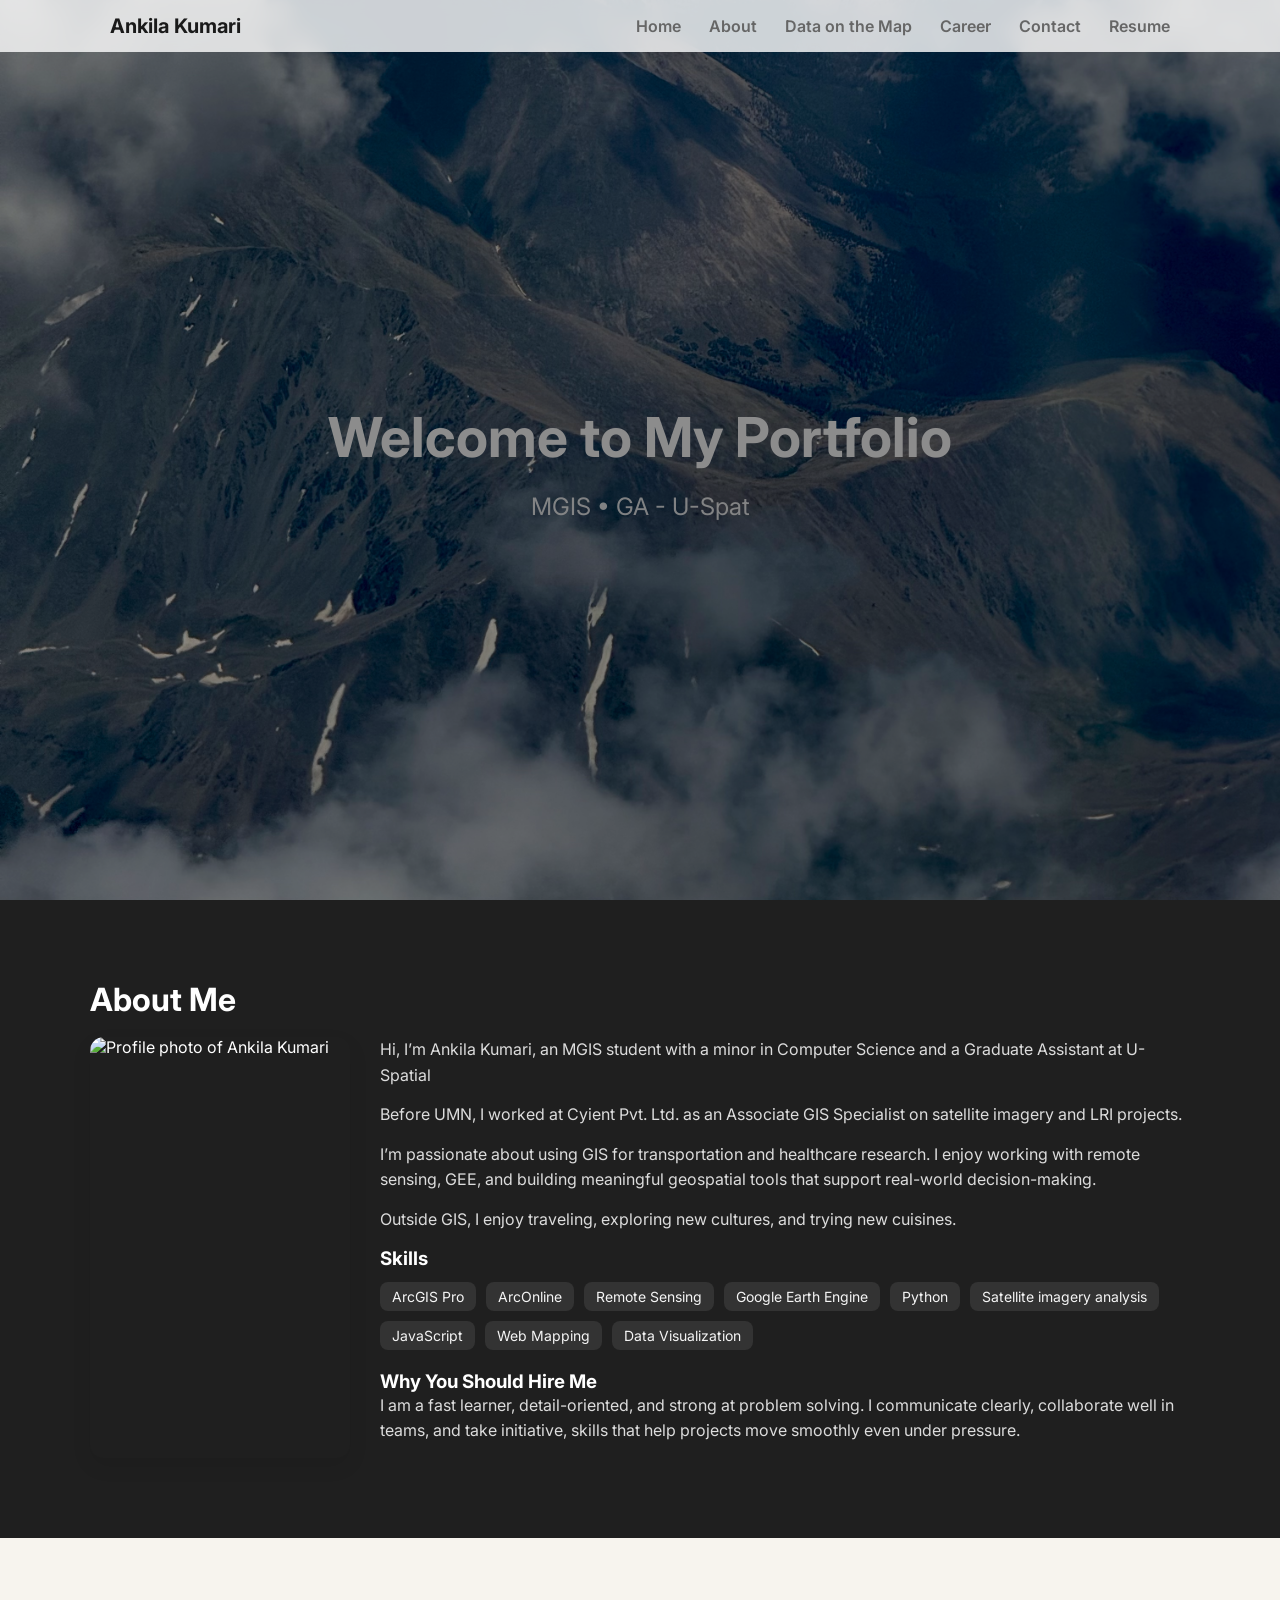
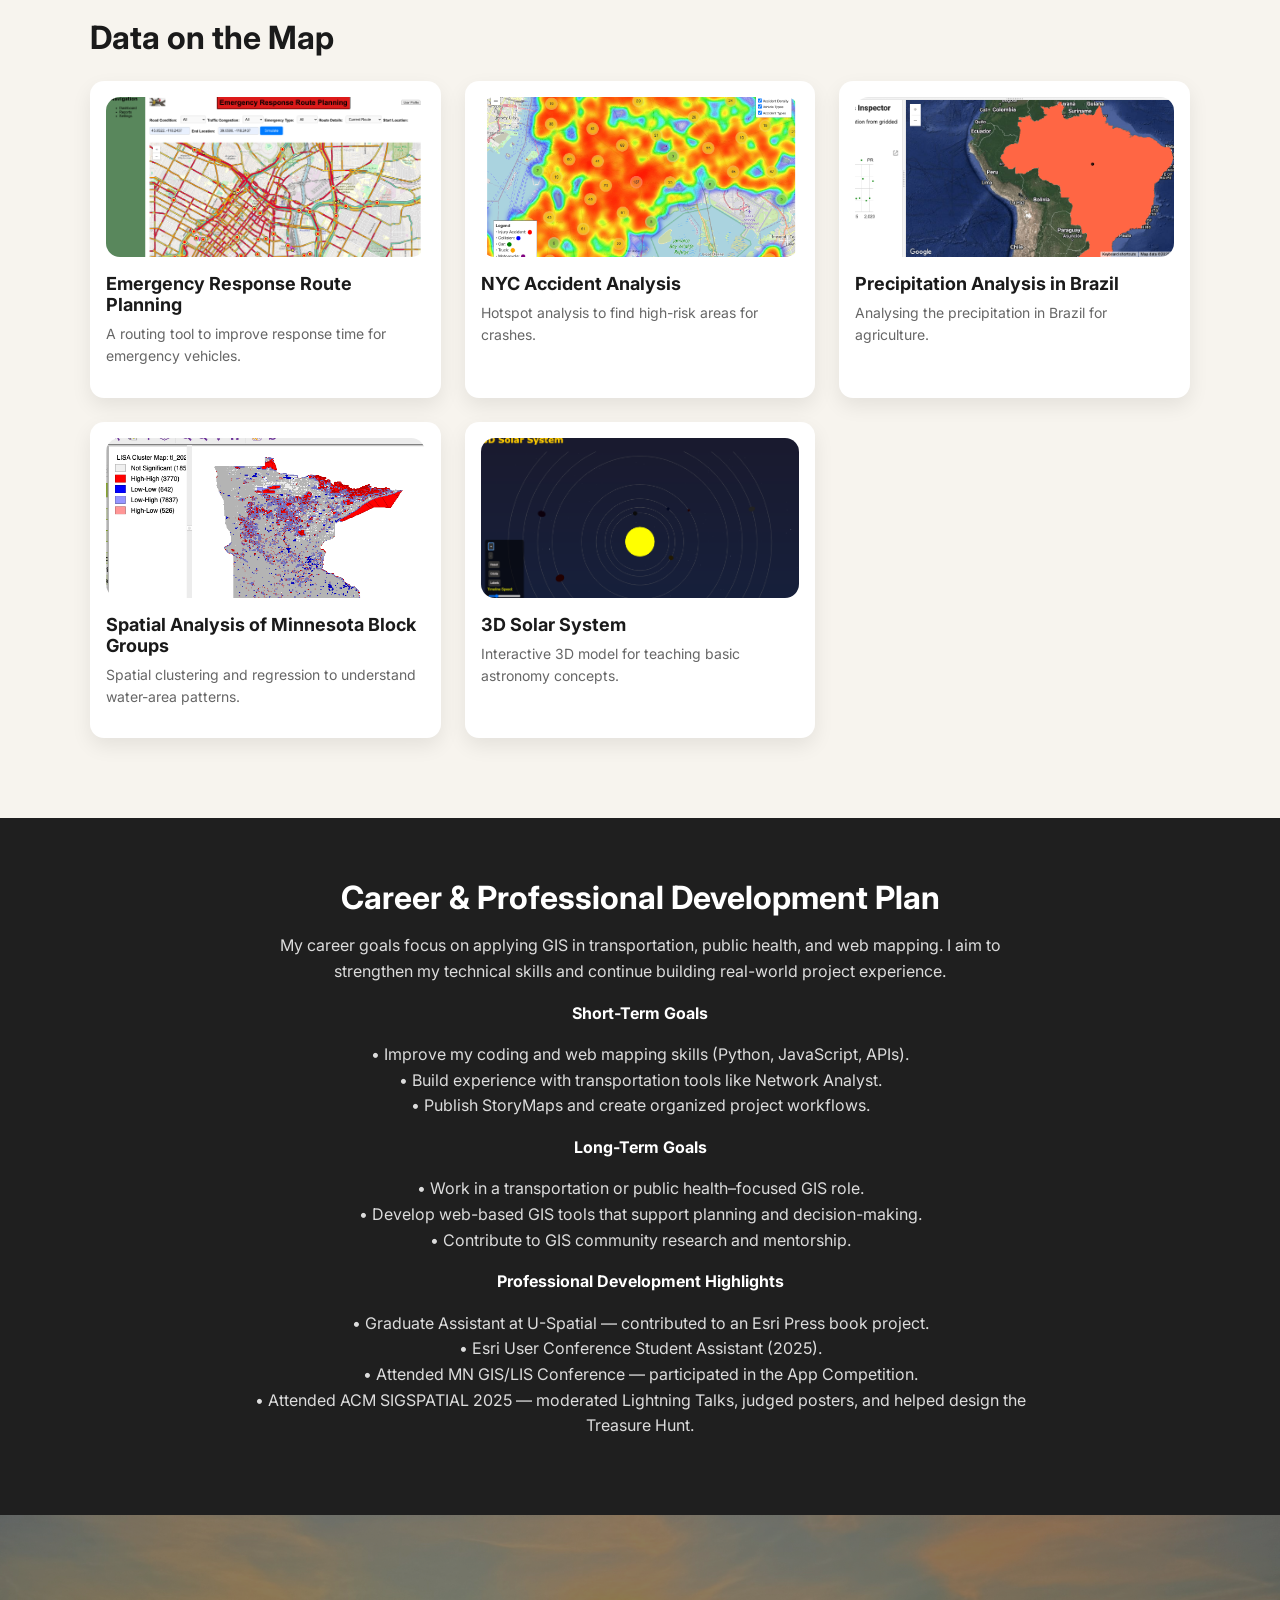
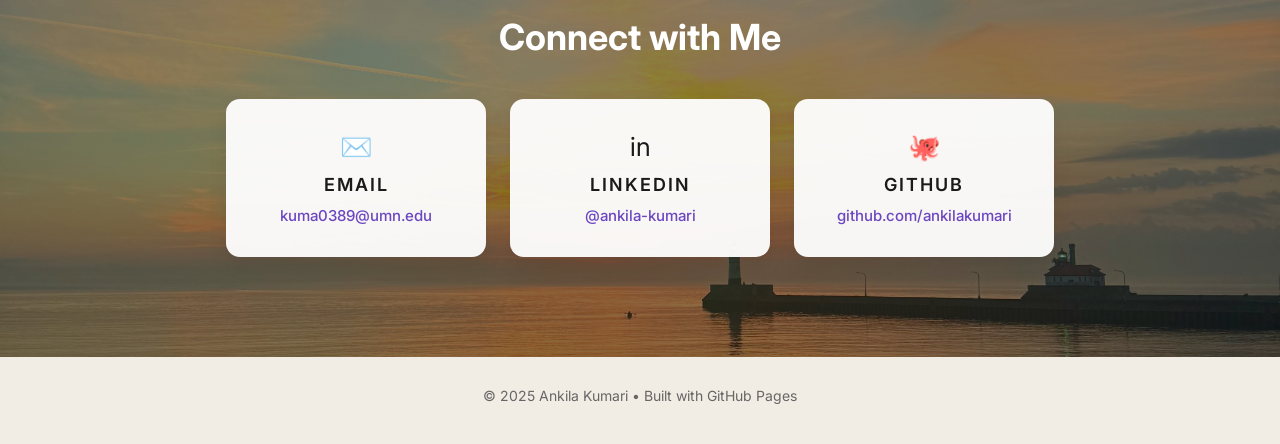
==== index.html @ 5f8e73f4 "Update index.html" ====
<!DOCTYPE html>
<html lang="en">
<head>
<meta charset="UTF-8">
<meta name="viewport" content="width=device-width, initial-scale=1.0">
<title>Ankila Kumari • GIS Portfolio</title>

<!-- Google Font -->
<link href="https://fonts.googleapis.com/css2?family=Inter:wght@300;400;600;700&display=swap" rel="stylesheet">

<style>
  :root {
    --bg: #f7f4ee;
    --text: #1a1a1a;
    --muted: #666;
    --accent: #6b46c1;
    --card-bg: #ffffff;
    --shadow: 0 8px 20px rgba(0,0,0,0.08);
    --radius: 14px;
  }

  * {
    margin: 0;
    padding: 0;
    box-sizing: border-box;
  }

  body {
    font-family: Inter, sans-serif;
    background: var(--bg);
    color: var(--text);
    scroll-behavior: smooth;
  }

  /* ================= HEADER ================= */
  header {
    position: fixed;
    top: 0;
    width: 100%;
    padding: 14px 0;
    background: rgba(255, 255, 255, 0.8);
    backdrop-filter: blur(8px);
    z-index: 1000;
  }

  .nav-container {
    max-width: 1100px;
    margin: 0 auto;
    padding: 0 20px;
    display: flex;
    align-items: center;
    justify-content: space-between;
  }

  .logo {
    font-weight: 700;
    font-size: 20px;
    text-decoration: none;
    color: var(--text);
  }

  nav ul {
    display: flex;
    list-style: none;
    gap: 28px;
    font-weight: 600;
  }

  nav a {
    text-decoration: none;
    color: var(--muted);
  }

  nav a:hover {
    color: var(--accent);
  }

  /* ================= HERO ================= */
  #home {
    width: 100%;
    height: 100vh;
    background: url("IMG_5084.jpg")
                center center / cover no-repeat;
    position: relative;
  }

  #home::after {
    content: "";
    position: absolute;
    inset: 0;
    background: rgba(0,0,0,0.45);
  }

  .hero-content {
    position: absolute;
    bottom: 40%;
    left: 50%;
    transform: translateX(-50%);
    display: flex;
    flex-direction: column;      /* stack title and subtitle */
    align-items: center;
    gap: 8px;
    text-align: center;
    color: rgb(255, 255, 255);
    white-space: normal;         /* allow wrapping */
  }

  .hero-name {
    font-size: 55px;
    font-weight: 700;
    margin-bottom: 10px;
    color: #fff;
  }

  .hero-tag {
    font-size: 24px;
    color: #ffffff;
    opacity: 0.9;
    margin-top: 0;
  }

  @media (max-width: 700px) {
    .hero-content {
      bottom: 30%;
    }
  }

  /* ================= GENERIC SECTIONS ================= */
  section {
    padding: 80px 20px;
  }

  .section-inner {
    max-width: 1100px;
    margin: 0 auto;
  }

  h2.section-title {
    font-size: 32px;
    margin-bottom: 18px;
  }

  p {
    font-size: 16px;
    line-height: 1.6;
    margin-bottom: 14px;
    color: var(--muted);
  }

  /* ================= ABOUT ================= */
  #about {
    background: #1f1f1f;  /* greyish black full width */
    color: #ffffff;
  }

  #about p {
    color: #dcdcdc;
  }

  .about-grid {
    display: grid;
    grid-template-columns: 260px 1fr;
    gap: 30px;
  }

  .about-photo {
    width: 100%;
    border-radius: var(--radius);
    box-shadow: var(--shadow);
  }

  .skills-list {
    display: flex;
    flex-wrap: wrap;
    gap: 10px;
    margin-top: 12px;
  }

  .skills-list span {
    background: #333;
    color: #f5f5f5;
    padding: 6px 12px;
    border-radius: 8px;
    font-size: 14px;
  }

  /* ================= PROJECTS ================= */
  #work {
    background: var(--bg);
  }

  .project-grid {
    display: grid;
    grid-template-columns: repeat(auto-fit, minmax(260px, 1fr));
    gap: 24px;
    margin-top: 24px;
  }

  .project-card {
    background: var(--card-bg);
    padding: 16px;
    border-radius: var(--radius);
    box-shadow: var(--shadow);
    transition: 0.3s;
    display: flex;
    flex-direction: column;
    height: 100%;
    min-height: 280px;
  }

  .project-card:hover {
    transform: translateY(-6px);
  }

  .project-card img {
    width: 100%;
    height: 160px;
    object-fit: cover;
    border-radius: var(--radius);
    margin-bottom: 10px;
  }

  .project-card h4 {
    font-size: 18px;
    margin: 6px 0 4px;
  }

  .project-card p.small {
    font-size: 14px;
    color: var(--muted);
    margin-top: 4px;
  }

  /* ================= CAREER SECTION ================= */
  #career {
    background: #1f1f1f;  /*  blackish greyish, full width */
    color: #ffffff;
    padding: 60px 20px;   /* smaller padding to avoid huge gaps */
  }

  .career-section {
    text-align: center;
  }

  .career-section .section-title {
    color: #ffffff;
    margin-bottom: 16px;
  }

  .career-section p {
    color: #dcdcdc;
    max-width: 800px;
    margin: 0 auto 16px auto;
  }

  .career-section p strong {
    display: block;
    color: #ffffff;
    margin-top: 10px;
    margin-bottom: 6px;
  }

  /* ================= CONNECT WITH ME SECTION ================= */
  .contact-section {
    padding: 100px 20px;
    position: relative;
    background: url("IMG_0831.JPG")
                center/cover no-repeat;
    color: #fff;
  }

  .contact-section::before {
    content: "";
    position: absolute;
    inset: 0;
    background: rgba(0,0,0,0.45);
  }

  .contact-inner {
    position: relative;
    max-width: 1100px;
    margin: 0 auto;
    text-align: center;
  }

  .contact-title {
    font-size: 36px;
    margin-bottom: 40px;
  }

  .contact-grid {
    display: flex;
    flex-wrap: wrap;
    gap: 24px;
    justify-content: center;
  }

  .contact-card {
    background: rgba(255,255,255,0.95);
    color: #1a1a1a;
    padding: 32px 40px;
    border-radius: var(--radius);
    box-shadow: var(--shadow);
    min-width: 260px;
    max-width: 320px;
    text-align: center;
  }

  .contact-icon {
    font-size: 26px;
    margin-bottom: 12px;
  }

  .contact-heading {
    font-size: 18px;
    font-weight: 600;
    letter-spacing: 2px;
    margin-bottom: 10px;
  }

  .contact-link a {
    text-decoration: none;
    font-size: 15px;
    color: var(--accent);
    font-weight: 500;
  }

  .contact-link a:hover {
    text-decoration: underline;
  }

  /* ================= FOOTER ================= */
  footer {
    text-align: center;
    padding: 30px 20px 40px;
    font-size: 14px;
    color: var(--muted);
    background: #f1ede4;
  }
</style>
</head>


<body>

<!-- ================= NAVIGATION ================= -->
<header>
  <div class="nav-container">
    <a href="#home" class="logo">Ankila Kumari</a>

    <nav>
      <ul>
        <li><a href="#home">Home</a></li>
        <li><a href="#about">About</a></li>
        <li><a href="#work">Data on the Map</a></li>
        <li><a href="#career">Career</a></li>
        <li><a href="#contact">Contact</a></li>
        <li><a href="Ankila_Resume.pdf" target="_blank">Resume</a></li>
      </ul>
    </nav>
  </div>
</header>


<!-- ================= HERO ================= -->
<section id="home">
  <div class="hero-content">
    <h1 class="hero-name"><span id="typed-title"></span></h1>
    <p class="hero-tag"><span id="typed-subtitle"></span></p>
  </div>
</section>


<!-- ================= ABOUT ================= -->
<section id="about">
  <div class="section-inner">
    <h2 class="section-title" style="color:#ffffff;">About Me</h2>

    <div class="about-grid">
      <img src="COGS_250410_TN_157.jpg" class="about-photo" alt="Profile photo of Ankila Kumari">

      <div>
        <p>Hi, I’m Ankila Kumari, an MGIS student with a minor in Computer Science and a Graduate Assistant at U-Spatial </p>

        <p>Before UMN, I worked at Cyient Pvt. Ltd. as an Associate GIS Specialist on satellite imagery and LRI projects.</p>

        <p>I’m passionate about using GIS for transportation and healthcare research. I enjoy working with remote sensing, GEE, and building meaningful geospatial tools that support real-world decision-making.</p>

        <p>Outside GIS, I enjoy traveling, exploring new cultures, and trying new cuisines.</p>

        <h3>Skills</h3>
        <div class="skills-list">
          <span>ArcGIS Pro</span><span>ArcOnline</span><span>Remote Sensing</span>
          <span>Google Earth Engine</span><span>Python</span> <span>Satellite imagery analysis</span>
          <span>JavaScript</span><span>Web Mapping</span>
          <span>Data Visualization</span>
        </div>

        <h3 style="margin-top:20px;">Why You Should Hire Me</h3>
        <p>I am a fast learner, detail-oriented, and strong at problem solving. I communicate clearly, collaborate well in teams, and take initiative, skills that help projects move smoothly even under pressure.</p>
      </div>
    </div>
  </div>
</section>


<!-- ================= GIS WORK ================= -->
<section id="work">
  <div class="section-inner">
    <h2 class="section-title">Data on the Map</h2>

    <div class="project-grid">

      <div class="project-card">
        <img src="Emergency.png" alt="Emergency">
        <h4>Emergency Response Route Planning</h4>
        <p class="small">A routing tool to improve response time for emergency vehicles.</p>
      </div>

      <div class="project-card">
        <img src="NYC.png" alt="NYC">
        <h4>NYC Accident Analysis</h4>
        <p class="small">Hotspot analysis to find high-risk areas for crashes.</p>
      </div>

      <div class="project-card">
        <img src="brazil.png" alt="Precipitation">
        <h4>Precipitation Analysis in Brazil</h4>
        <p class="small">Analysing the precipitation in Brazil for agriculture.</p>
      </div>

      <div class="project-card">
        <img src="Basic Spatial.png" alt="Minnesota">
        <h4>Spatial Analysis of Minnesota Block Groups</h4>
        <p class="small">Spatial clustering and regression to understand water-area patterns.</p>
      </div>

      <div class="project-card">
        <img src="3D.png" alt="Solar">
        <h4>3D Solar System</h4>
        <p class="small">Interactive 3D model for teaching basic astronomy concepts.</p>
      </div>

    </div>
  </div>
</section>


<!-- ================= CAREER & PROFESSIONAL DEVELOPMENT ================= -->
<section id="career">
  <div class="section-inner career-section">
    <h2 class="section-title">Career & Professional Development Plan</h2>

    <p>
      My career goals focus on applying GIS in transportation, public health, and web mapping.
      I aim to strengthen my technical skills and continue building real-world project experience.
    </p>

    <p><strong>Short-Term Goals</strong></p>
    <p>
      • Improve my coding and web mapping skills (Python, JavaScript, APIs).<br>
      • Build experience with transportation tools like Network Analyst.<br>
      • Publish StoryMaps and create organized project workflows.
    </p>

    <p><strong>Long-Term Goals</strong></p>
    <p>
      • Work in a transportation or public health–focused GIS role.<br>
      • Develop web-based GIS tools that support planning and decision-making.<br>
      • Contribute to GIS community research and mentorship.
    </p>

    <p><strong>Professional Development Highlights</strong></p>
    <p>
      • Graduate Assistant at U-Spatial — contributed to an Esri Press book project.<br>
      • Esri User Conference Student Assistant (2025).<br>
      • Attended MN GIS/LIS Conference — participated in the App Competition.<br>
      • Attended ACM SIGSPATIAL 2025 — moderated Lightning Talks, judged posters, and helped design the Treasure Hunt.
    </p>
  </div>
</section>


<!-- ================= CONTACT / CONNECT WITH ME ================= -->
<section id="contact" class="contact-section">
  <div class="contact-inner">
    <h2 class="contact-title">Connect with Me</h2>

    <div class="contact-grid">

      <!-- EMAIL CARD -->
      <div class="contact-card">
        <div class="contact-icon">✉️</div>
        <div class="contact-heading">EMAIL</div>
        <div class="contact-link">
          <a href="mailto:kuma0389@umn.edu">kuma0389@umn.edu</a>
        </div>
      </div>

      <!-- LINKEDIN CARD -->
      <div class="contact-card">
        <div class="contact-icon">in</div>
        <div class="contact-heading">LINKEDIN</div>
        <div class="contact-link">
          <a href="https://www.linkedin.com/in/ankila-kumari-aba90221b/" target="_blank">
            @ankila-kumari
          </a>
        </div>
      </div>

      <!-- GITHUB CARD -->
      <div class="contact-card">
        <div class="contact-icon">🐙</div>
        <div class="contact-heading">GITHUB</div>
        <div class="contact-link">
          <a href="https://github.com/ankilakumari" target="_blank">
            github.com/ankilakumari
          </a>
        </div>
      </div>

    </div>
  </div>
</section>


<footer>© 2025 Ankila Kumari • Built with GitHub Pages</footer>

<!-- ============== TYPING ANIMATION SCRIPT ============== -->
<script>
document.addEventListener("DOMContentLoaded", function () {

  function typeText(element, text, speed, callback) {
    if (!element) return;
    let i = 0;
    function typing() {
      if (i < text.length) {
        element.textContent += text.charAt(i);
        i++;
        setTimeout(typing, speed);
      } else if (callback) {
        callback();
      }
    }
    typing();
  }

  const title = "Welcome to My Portfolio";
  const subtitle = "MGIS • GA - U-Spatial";

  const titleElement = document.getElementById("typed-title");
  const subtitleElement = document.getElementById("typed-subtitle");

  typeText(titleElement, title, 70, () => {
    setTimeout(() => {
      typeText(subtitleElement, subtitle, 50);
    }, 300);
  });

});
</script>

</body>
</html>
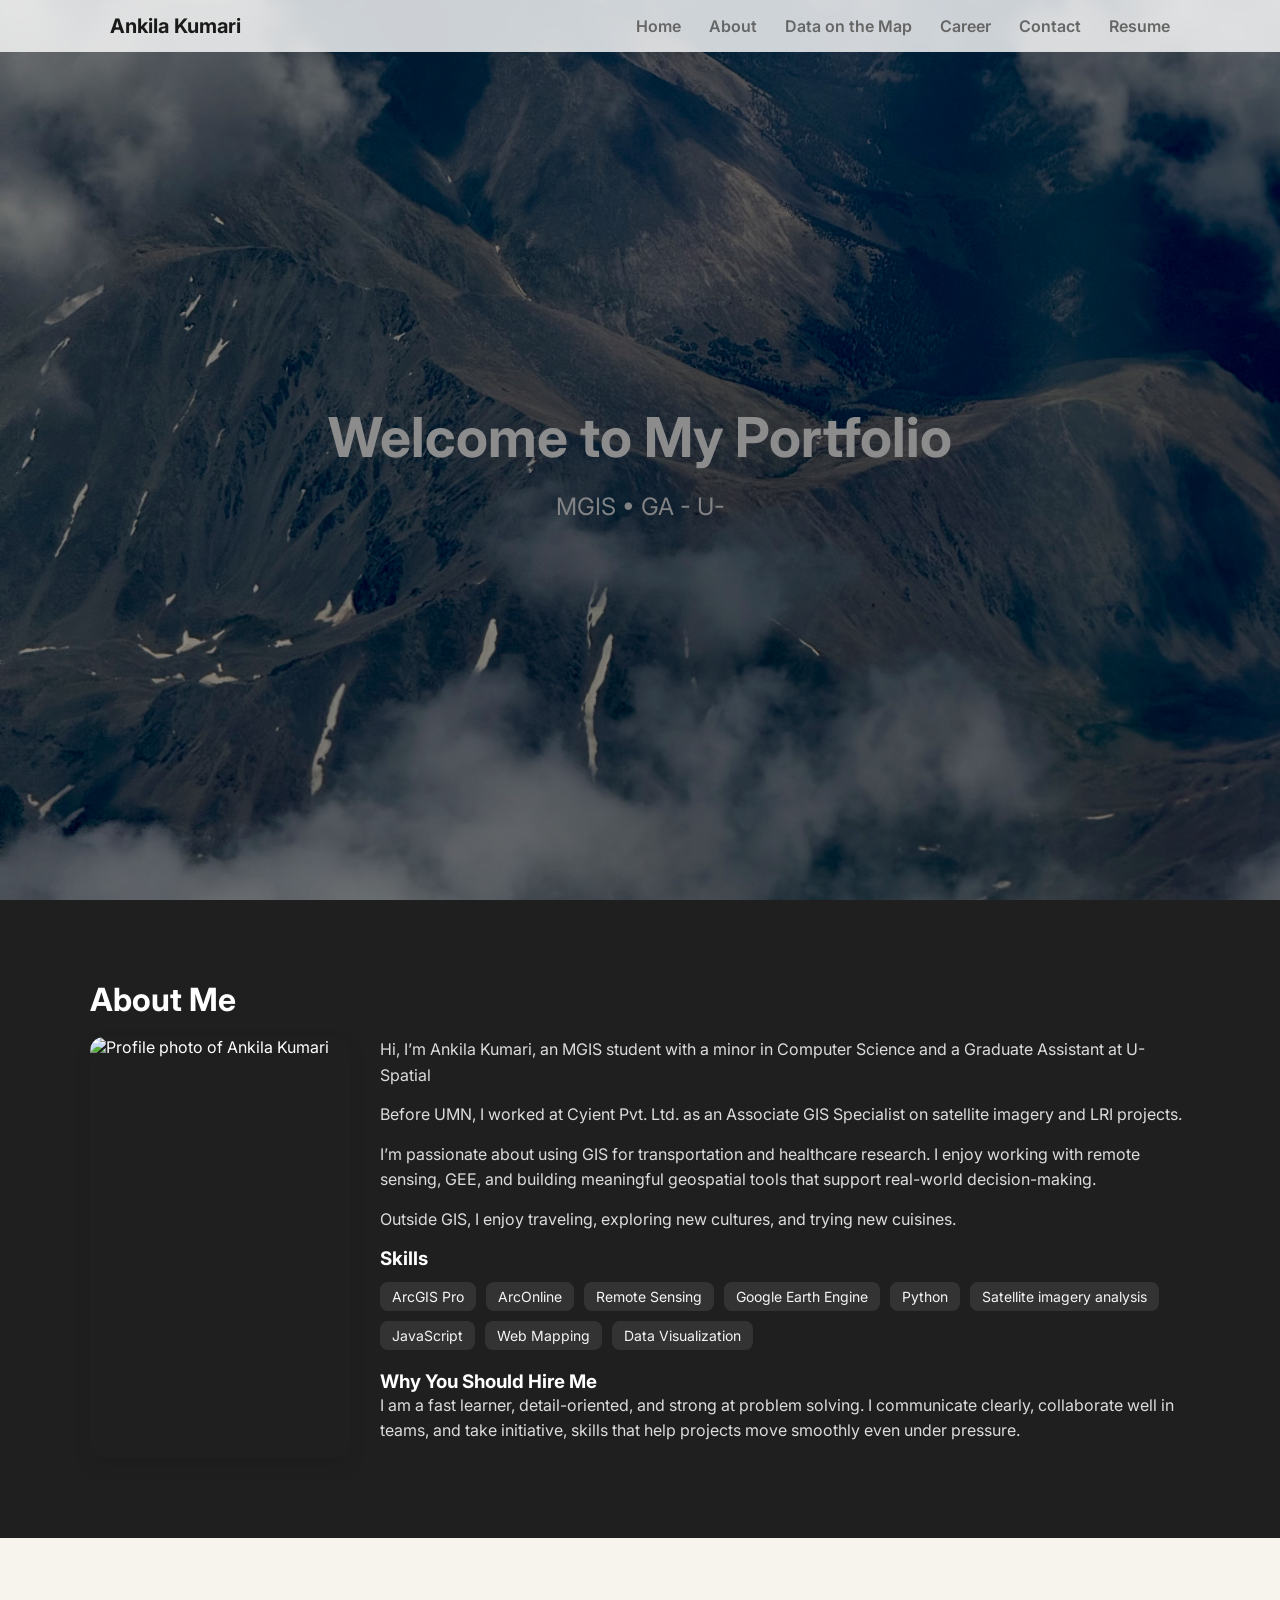
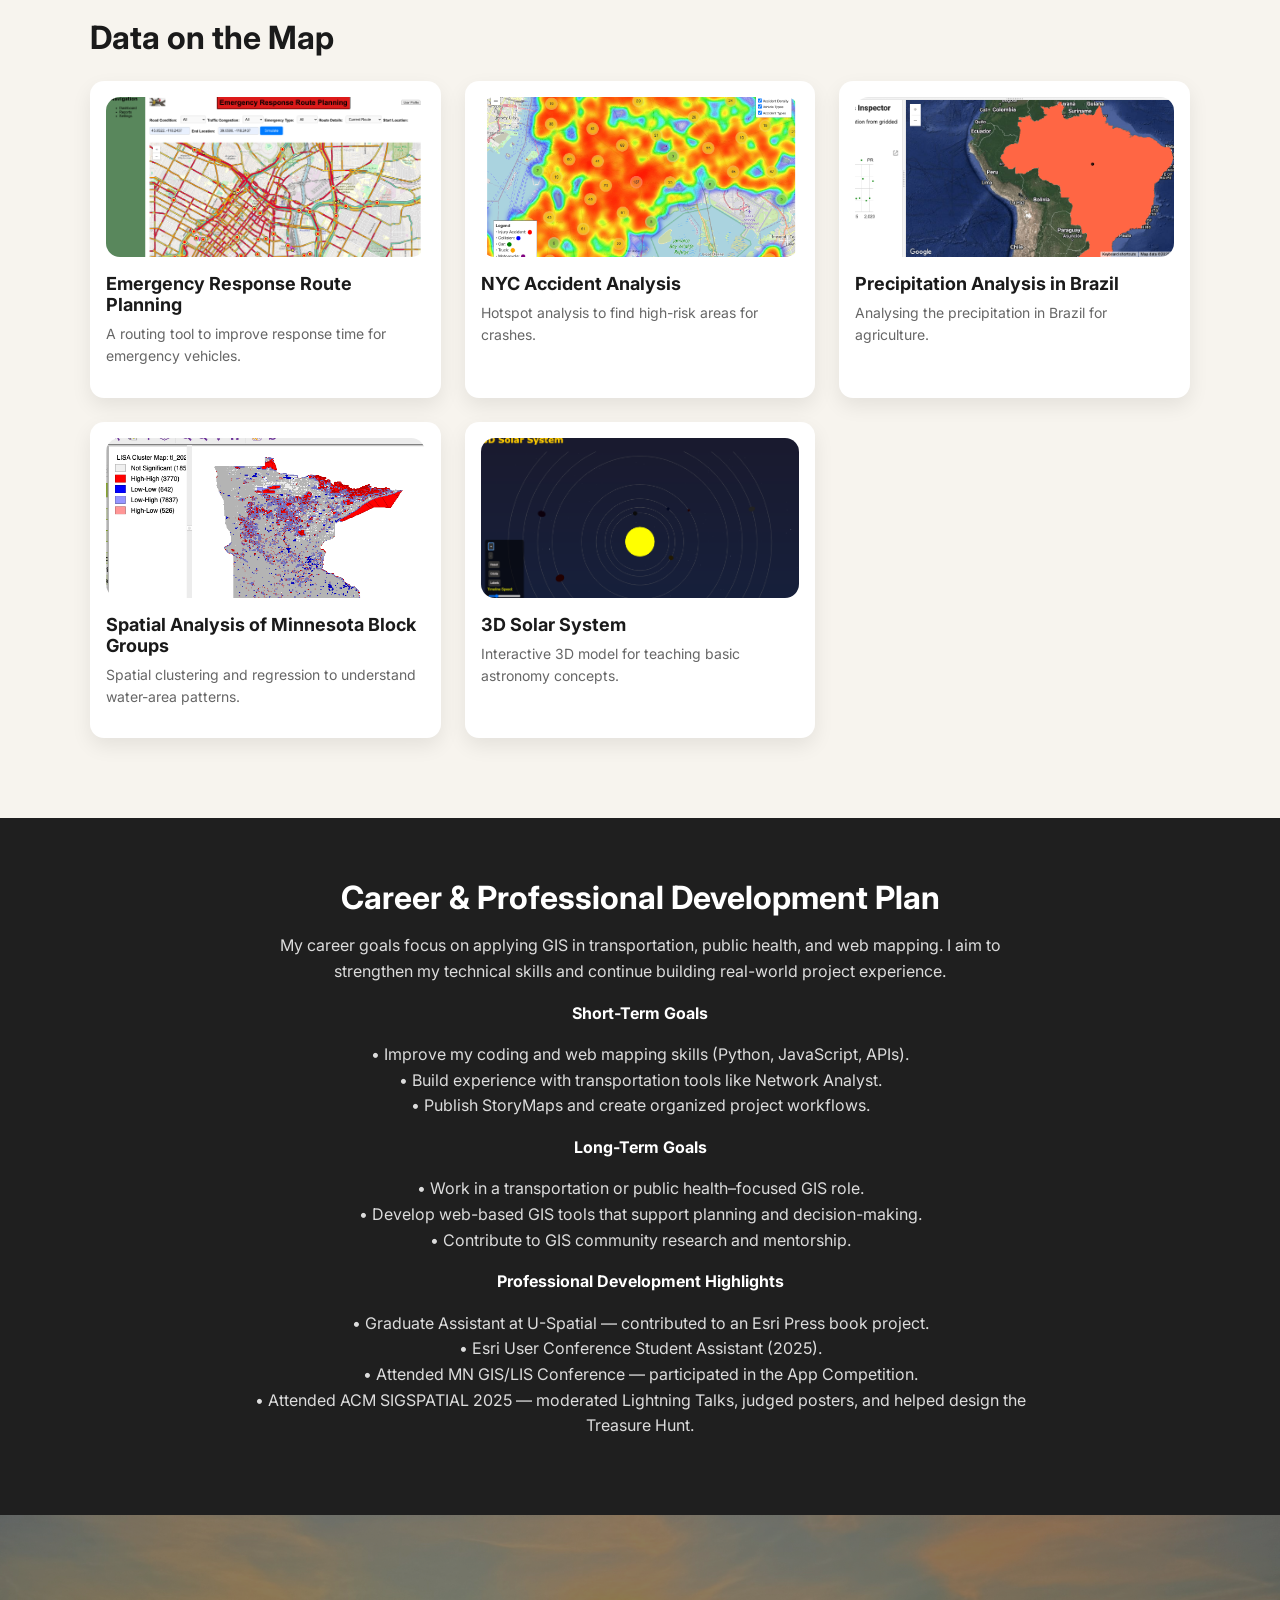
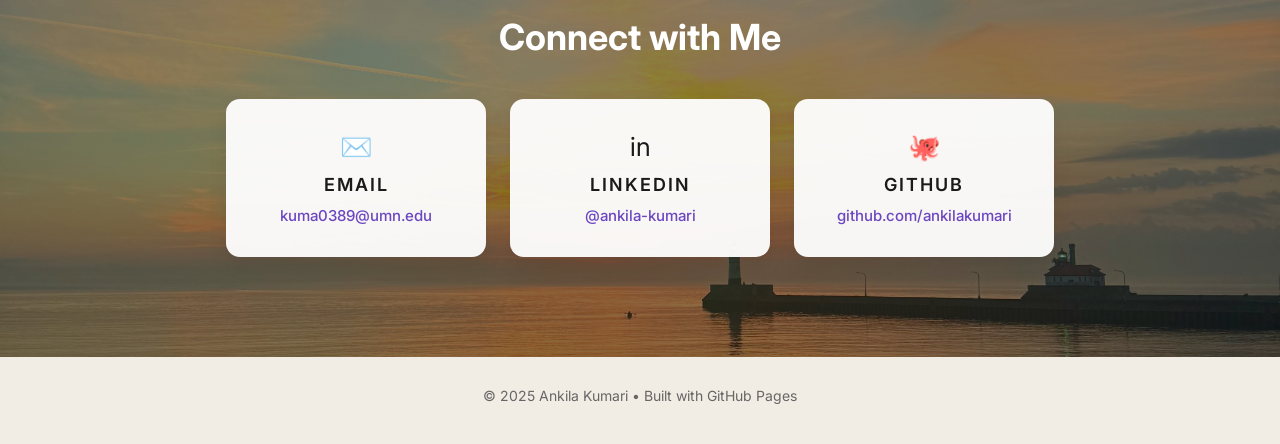
==== commit fae9b124: "Update index.html" ====
--- a/index.html
+++ b/index.html
@@ -355,7 +355,7 @@
         <li><a href="#work">Data on the Map</a></li>
         <li><a href="#career">Career</a></li>
         <li><a href="#contact">Contact</a></li>
-        <li><a href="Ankila_Resume.pdf" target="_blank">Resume</a></li>
+        <li><a href="Ankila's Resume.pdf" target="_blank">Resume</a></li>
       </ul>
     </nav>
   </div>
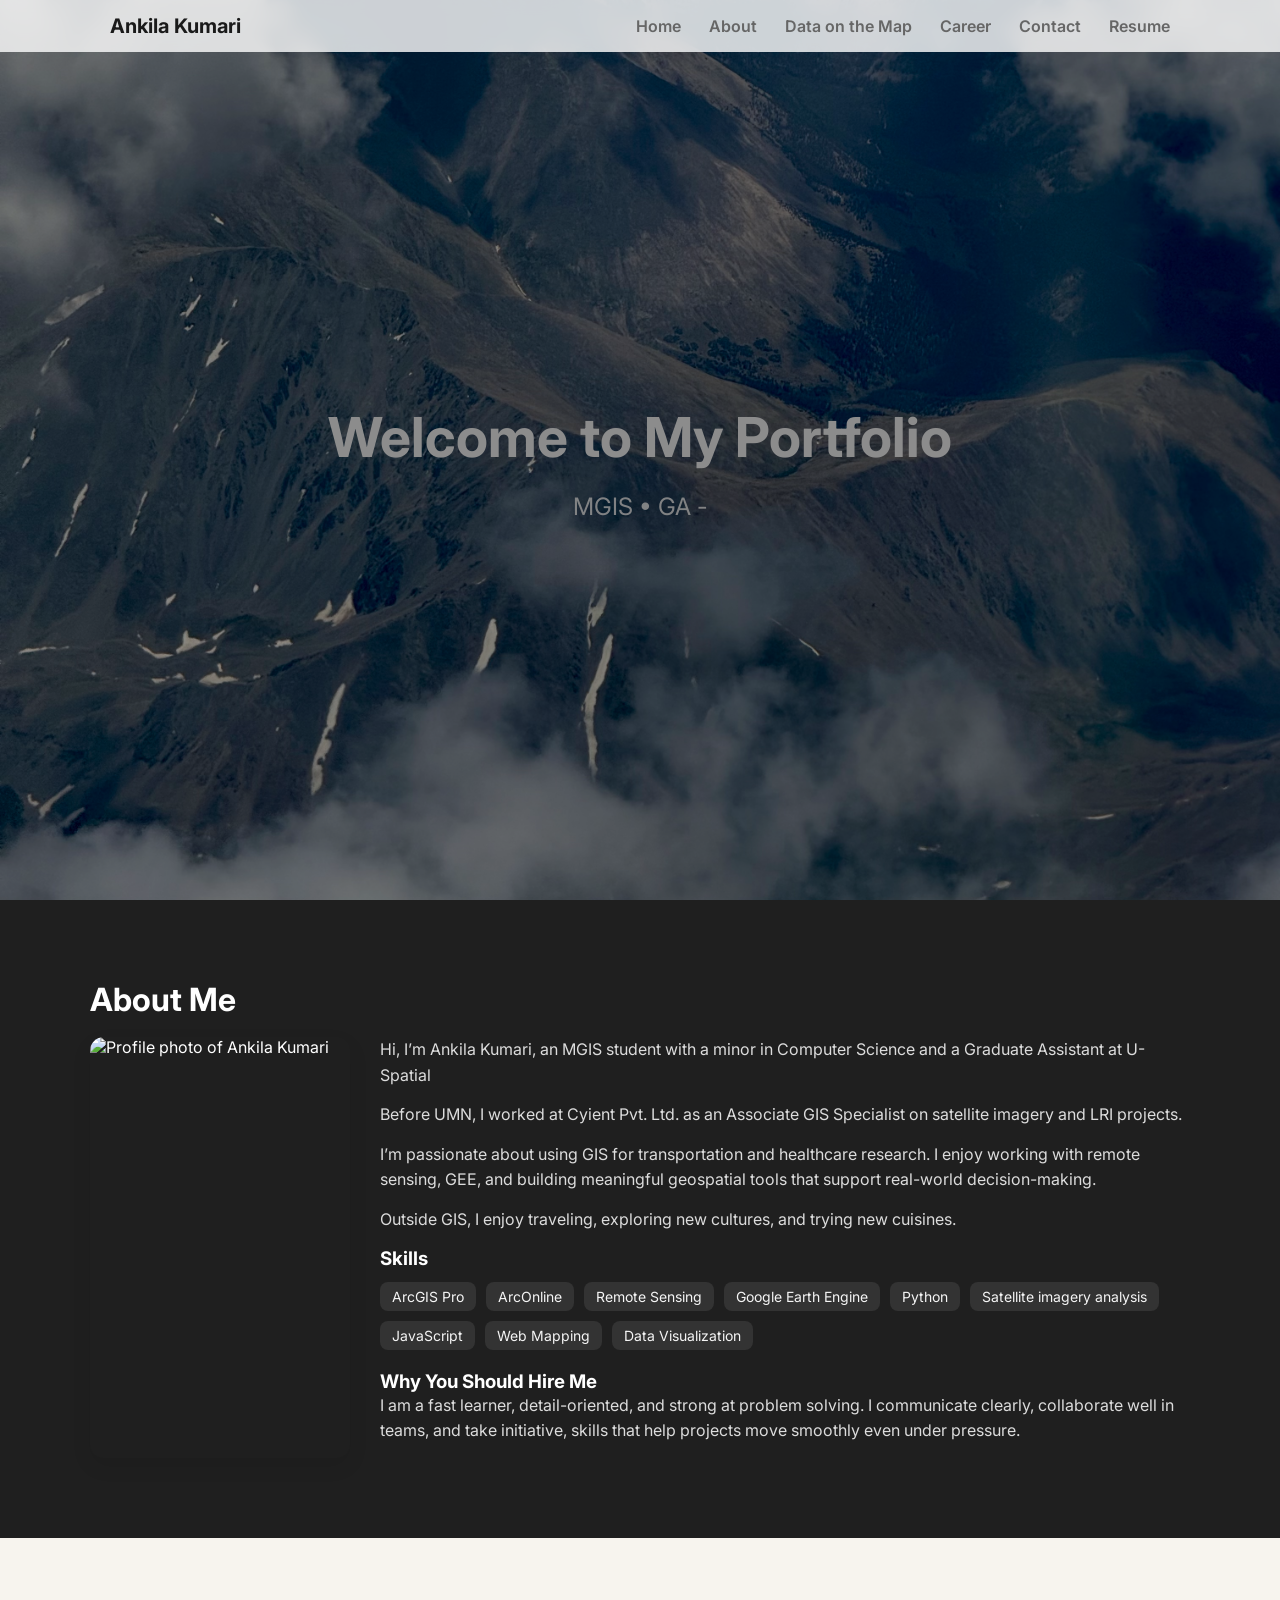
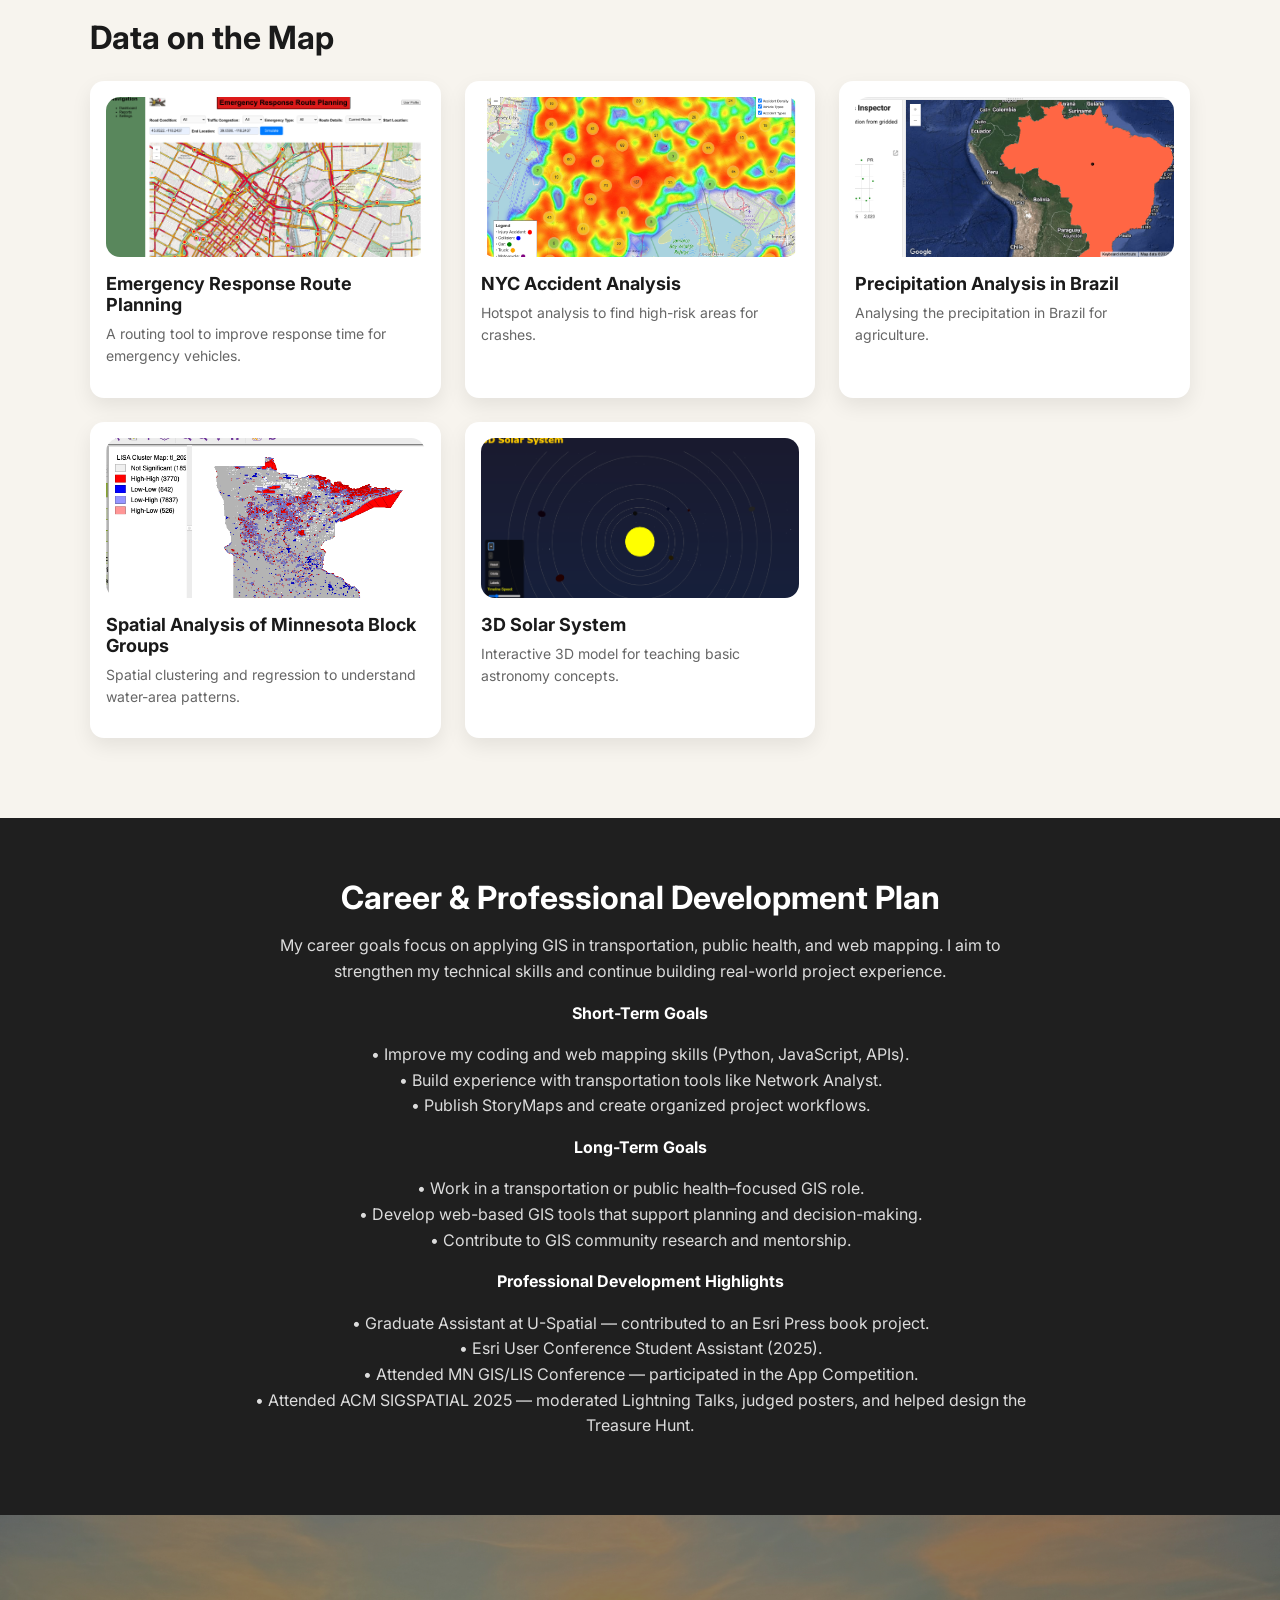
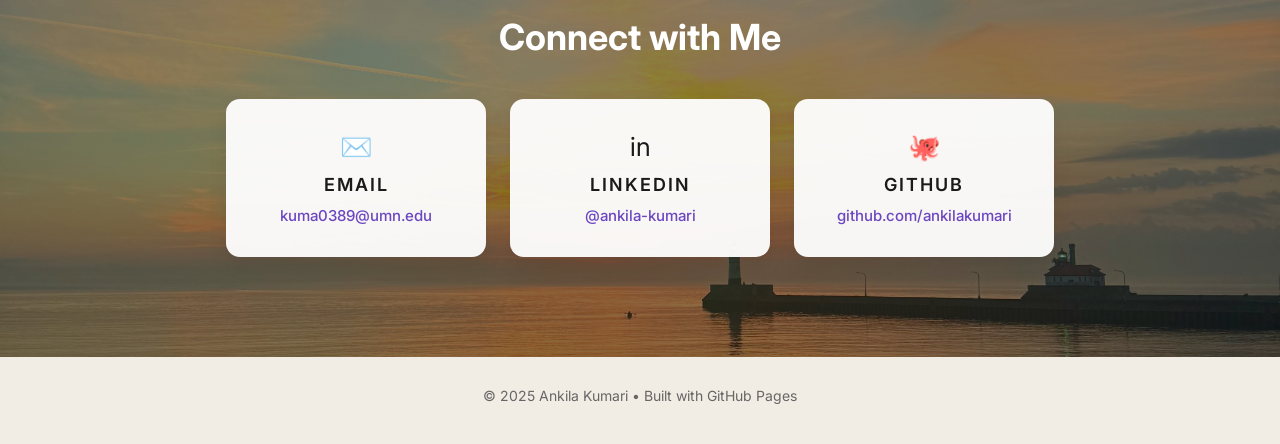
==== commit a6053261: "Update index.html" ====
--- a/index.html
+++ b/index.html
@@ -355,7 +355,7 @@
         <li><a href="#work">Data on the Map</a></li>
         <li><a href="#career">Career</a></li>
         <li><a href="#contact">Contact</a></li>
-        <li><a href="Ankila's Resume.pdf" target="_blank">Resume</a></li>
+        <li><a href="Ankila Resume.pdf" target="_blank">Resume</a></li>
       </ul>
     </nav>
   </div>
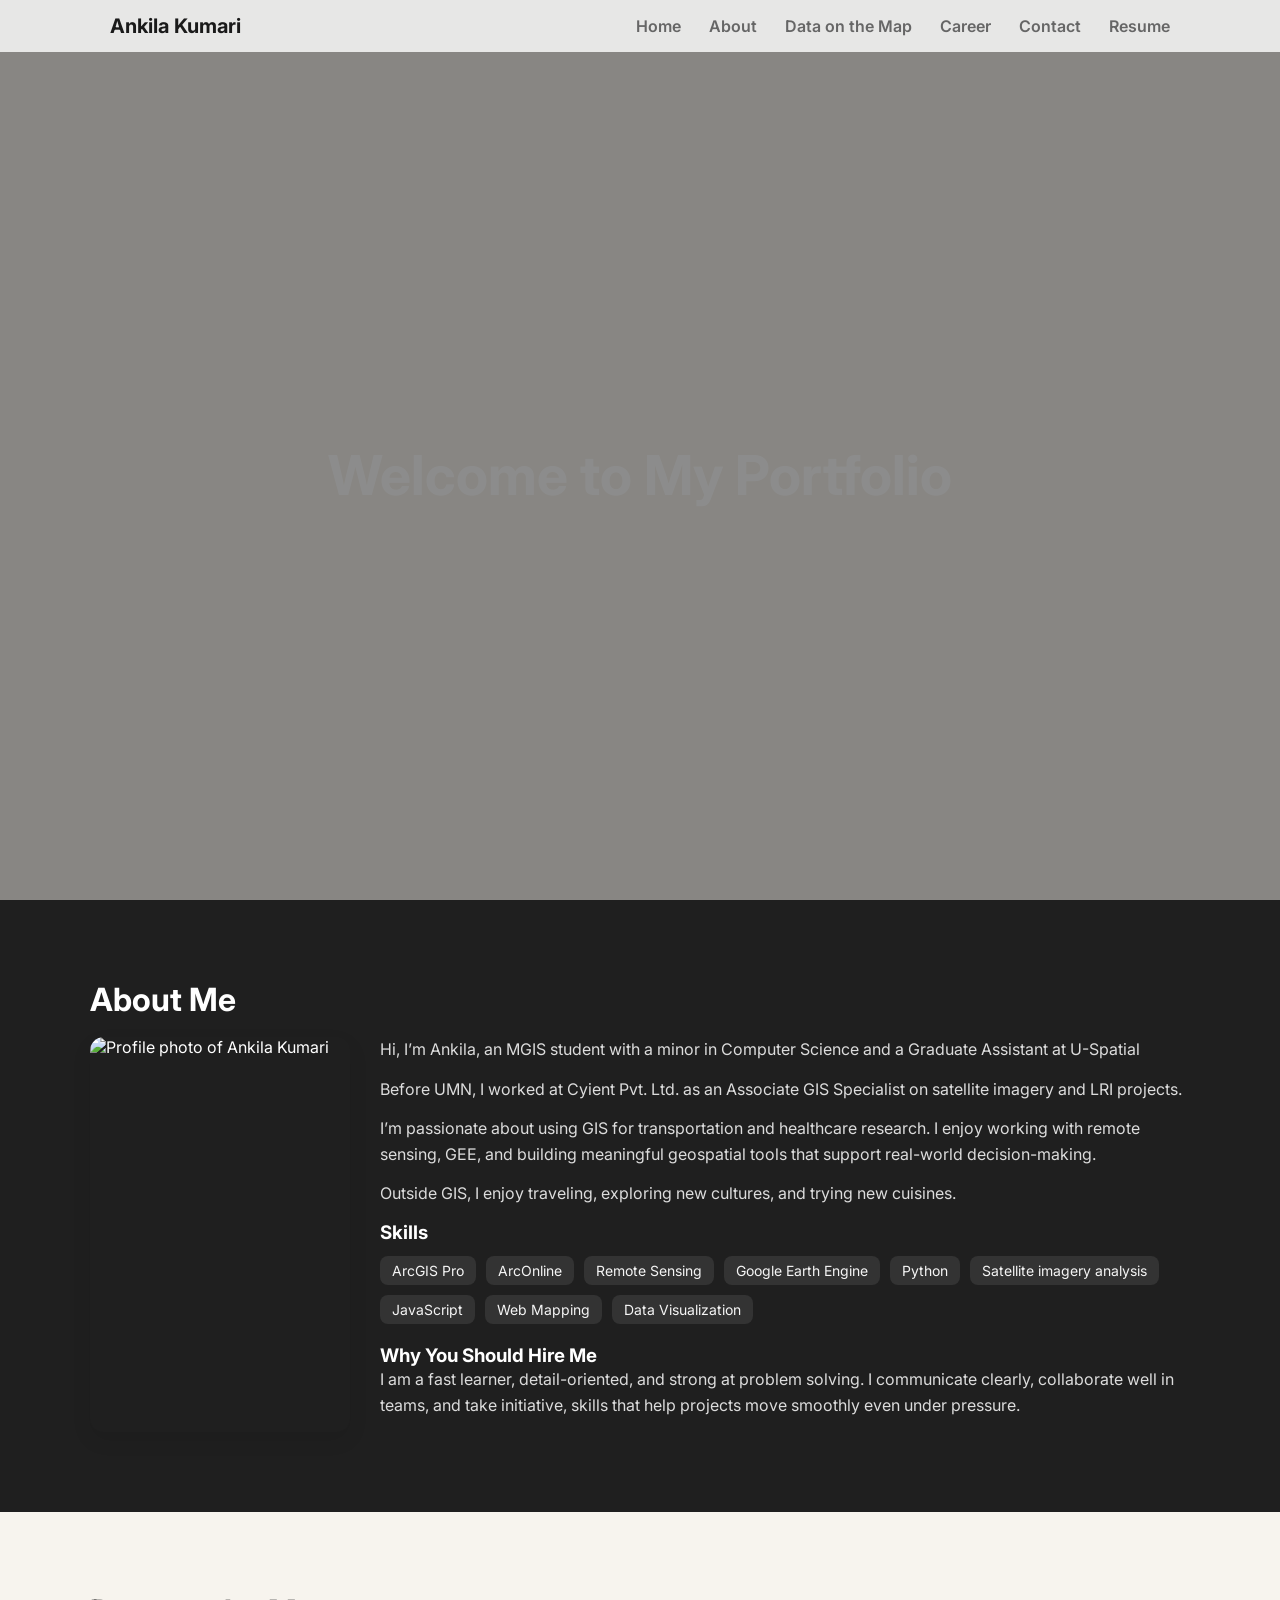
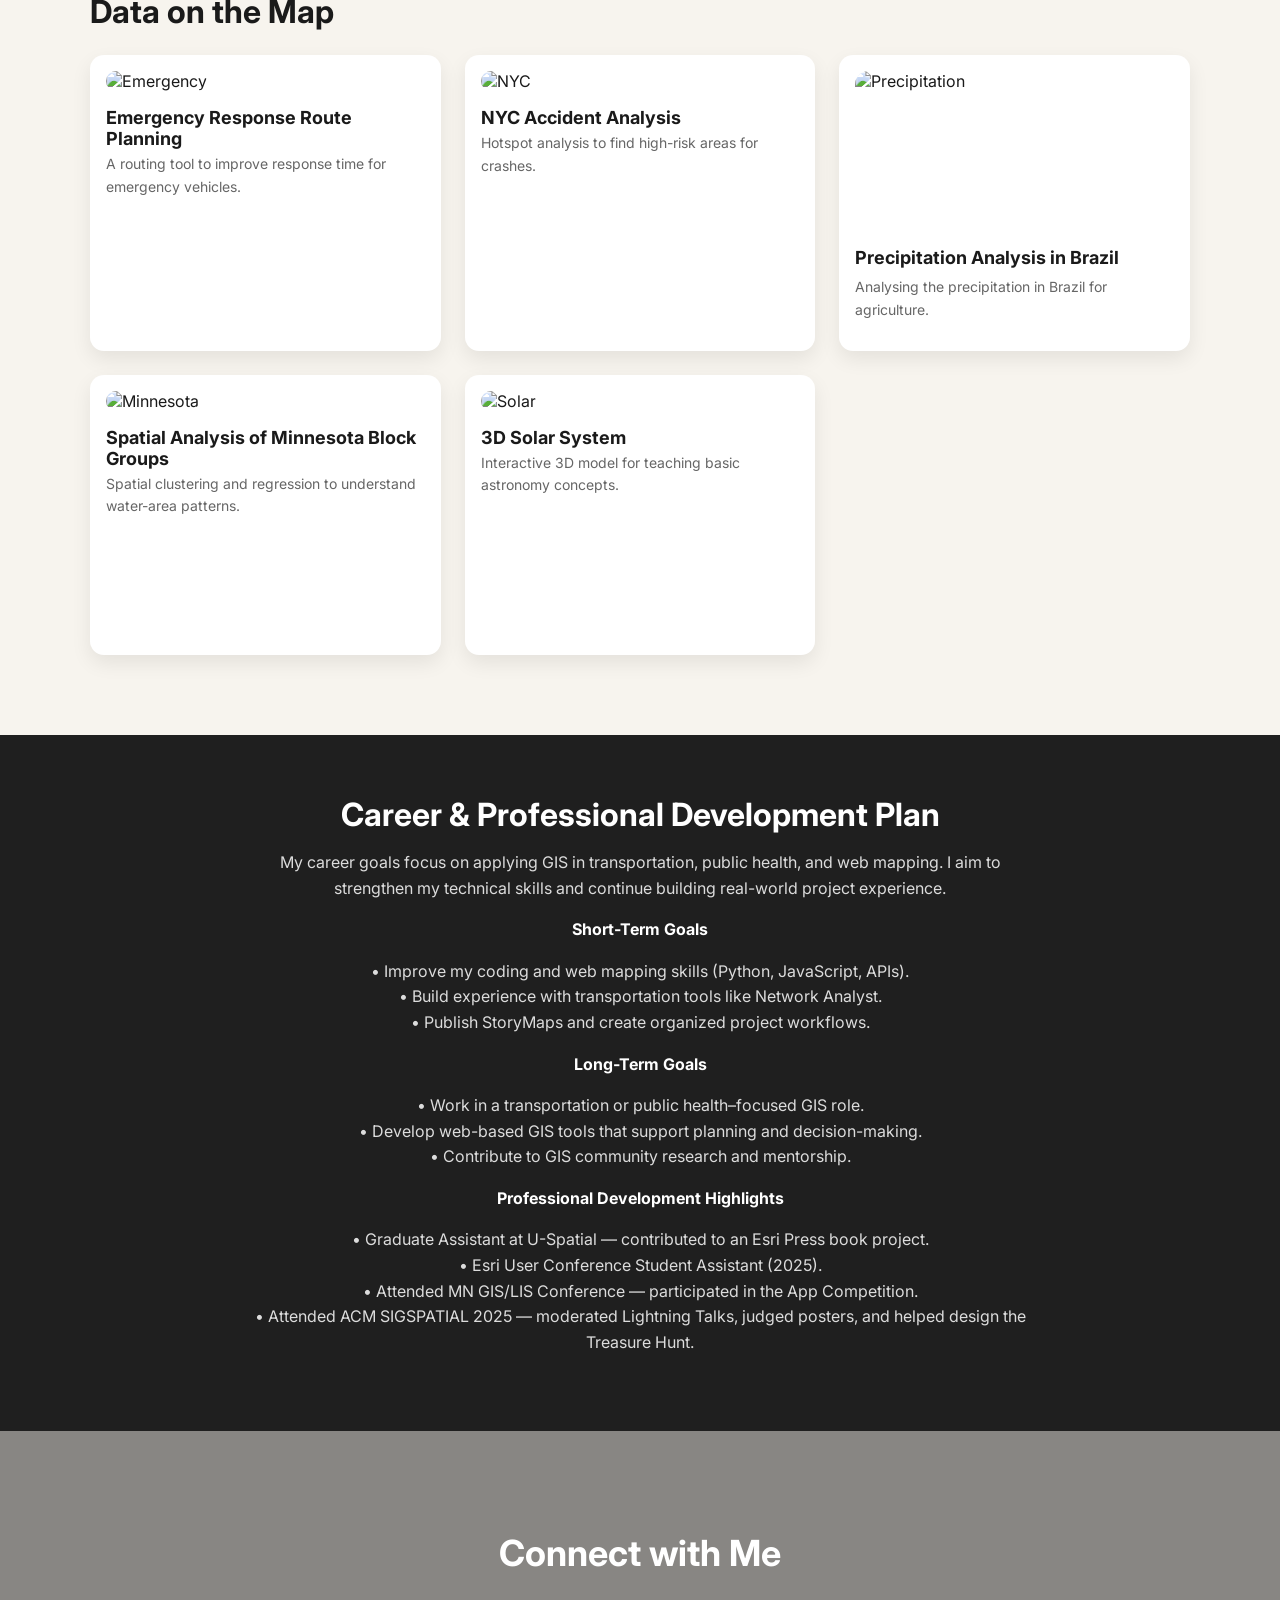
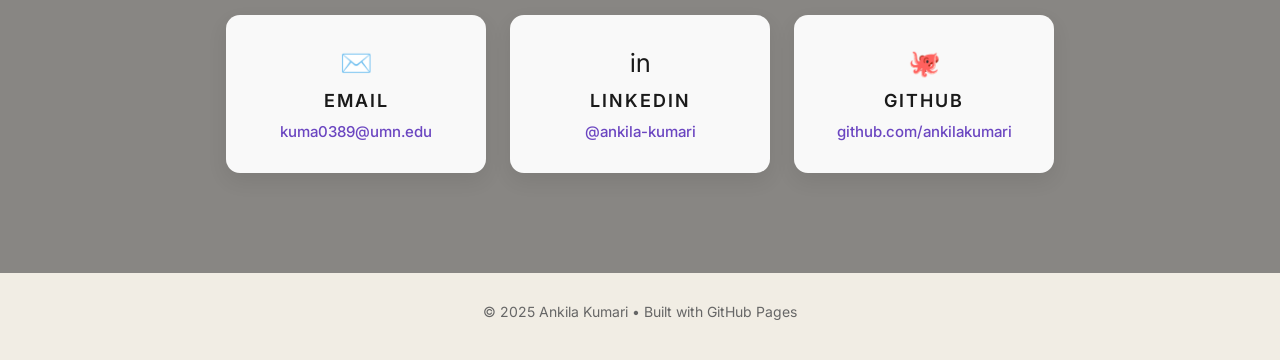
==== commit 3147071e: "Add files via upload" ====
--- a/index.html
+++ b/index.html
@@ -26,7 +26,7 @@
   }
 
   body {
-    font-family: Inter, sans-serif;
+    font-family: Inter, serif;
     background: var(--bg);
     color: var(--text);
     scroll-behavior: smooth;
@@ -79,7 +79,7 @@
   #home {
     width: 100%;
     height: 100vh;
-    background: url("IMG_5084.jpg")
+    background: url("/Users/anbh/Desktop/My-Portfolio/src/IMG_5084.jpg")
                 center center / cover no-repeat;
     position: relative;
   }
@@ -264,7 +264,7 @@
   .contact-section {
     padding: 100px 20px;
     position: relative;
-    background: url("IMG_0831.JPG")
+    background: url("/Users/anbh/Desktop/My-Portfolio/src/IMG_0831.JPG")
                 center/cover no-repeat;
     color: #fff;
   }
@@ -355,7 +355,7 @@
         <li><a href="#work">Data on the Map</a></li>
         <li><a href="#career">Career</a></li>
         <li><a href="#contact">Contact</a></li>
-        <li><a href="Ankila Resume.pdf" target="_blank">Resume</a></li>
+        <li><a href="/Users/anbh/Desktop/My-Portfolio/Ankila's Resume.pdf" target="_blank">Resume</a></li>
       </ul>
     </nav>
   </div>
@@ -377,10 +377,10 @@
     <h2 class="section-title" style="color:#ffffff;">About Me</h2>
 
     <div class="about-grid">
-      <img src="COGS_250410_TN_157.jpg" class="about-photo" alt="Profile photo of Ankila Kumari">
+      <img src="/Users/anbh/Desktop/My-Portfolio/src/COGS_250410_TN_157 2.jpg" class="about-photo" alt="Profile photo of Ankila Kumari">
 
       <div>
-        <p>Hi, I’m Ankila Kumari, an MGIS student with a minor in Computer Science and a Graduate Assistant at U-Spatial </p>
+        <p>Hi, I’m Ankila, an MGIS student with a minor in Computer Science and a Graduate Assistant at U-Spatial </p>
 
         <p>Before UMN, I worked at Cyient Pvt. Ltd. as an Associate GIS Specialist on satellite imagery and LRI projects.</p>
 
@@ -412,33 +412,44 @@
     <div class="project-grid">
 
       <div class="project-card">
-        <img src="Emergency.png" alt="Emergency">
+        <a heref="https://github.com/AnkilaKumari/Project2D" target="_blank" style="text-decoration:none; color:inherit;">
+        <img src="/Users/anbh/Desktop/My-Portfolio/src/emergency.png" alt="Emergency">
         <h4>Emergency Response Route Planning</h4>
         <p class="small">A routing tool to improve response time for emergency vehicles.</p>
+        </a>
       </div>
 
       <div class="project-card">
-        <img src="NYC.png" alt="NYC">
+        <a href="https://github.com/AnkilaKumari/GeoComputing-Project/blob/main/Kuma0389_GradProject.ipynb" target="_blank" style="text-decoration:none; color:inherit;">
+        <img src="/Users/anbh/Desktop/My-Portfolio/src/Trafficanalysis.png" alt="NYC">
         <h4>NYC Accident Analysis</h4>
         <p class="small">Hotspot analysis to find high-risk areas for crashes.</p>
+        </a>
       </div>
 
       <div class="project-card">
-        <img src="brazil.png" alt="Precipitation">
+        <a href="https://code.earthengine.google.com/1d9b68fe1cdd7f88d518e8ac68728d02" target="_blank" style="text-decoration:none; color:inherit;"></a>
+        <img src="/Users/anbh/Desktop/My-Portfolio/src/Precipitation analysis .png" alt="Precipitation">
         <h4>Precipitation Analysis in Brazil</h4>
         <p class="small">Analysing the precipitation in Brazil for agriculture.</p>
+        </a>
       </div>
 
       <div class="project-card">
-        <img src="Basic Spatial.png" alt="Minnesota">
+        <a href="https://github.com/AnkilaKumari/Basic-Spatial-Analysis" target="_blank" style="text-decoration:none; color:inherit;">
+        <img src="/Users/anbh/Desktop/My-Portfolio/src/basic spatial.png" alt="Minnesota">
         <h4>Spatial Analysis of Minnesota Block Groups</h4>
         <p class="small">Spatial clustering and regression to understand water-area patterns.</p>
-      </div>
+        </a>
+      </div>
+
 
       <div class="project-card">
-        <img src="3D.png" alt="Solar">
+        <a href="https://github.com/AnkilaKumari/Project3D" target="_blank" style="text-decoration:none; color:inherit;">
+        <img src="/Users/anbh/Desktop/My-Portfolio/src/3D solar.png" alt="Solar">
         <h4>3D Solar System</h4>
         <p class="small">Interactive 3D model for teaching basic astronomy concepts.</p>
+        </a>
       </div>
 
     </div>
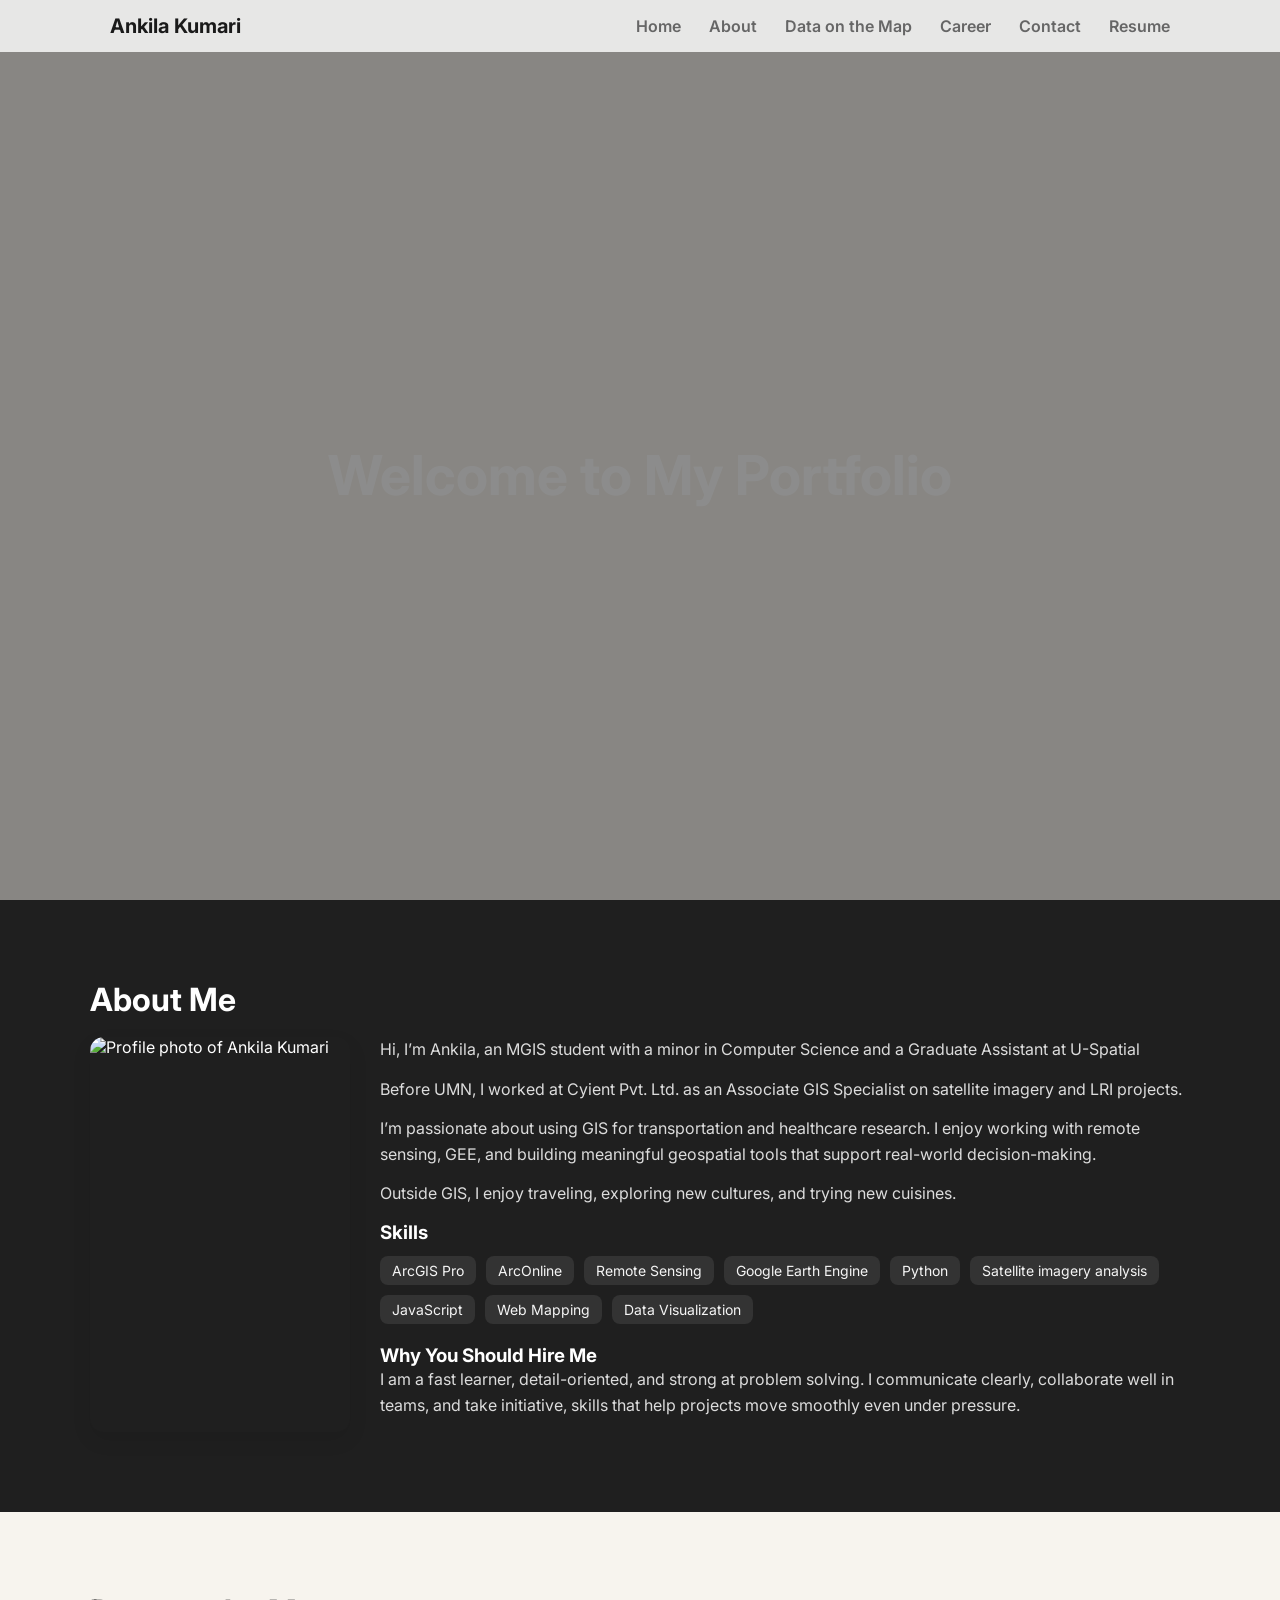
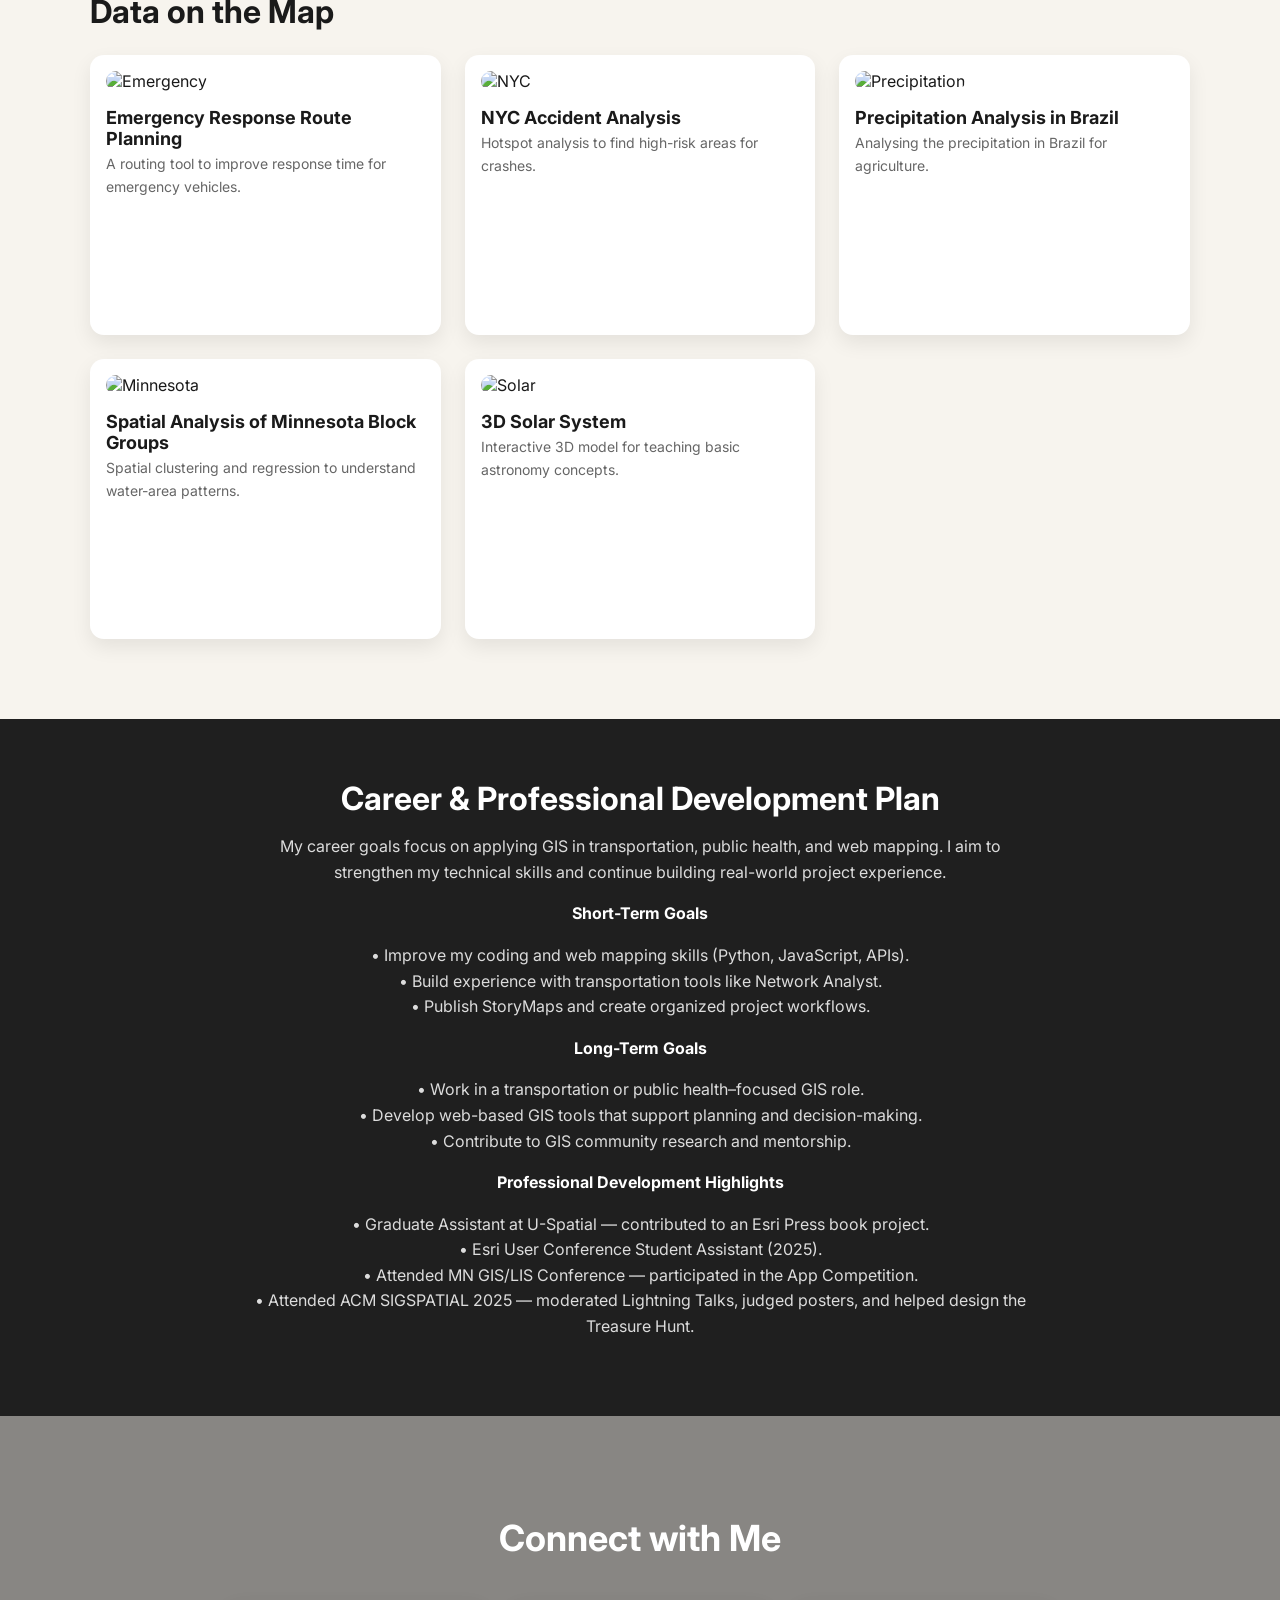
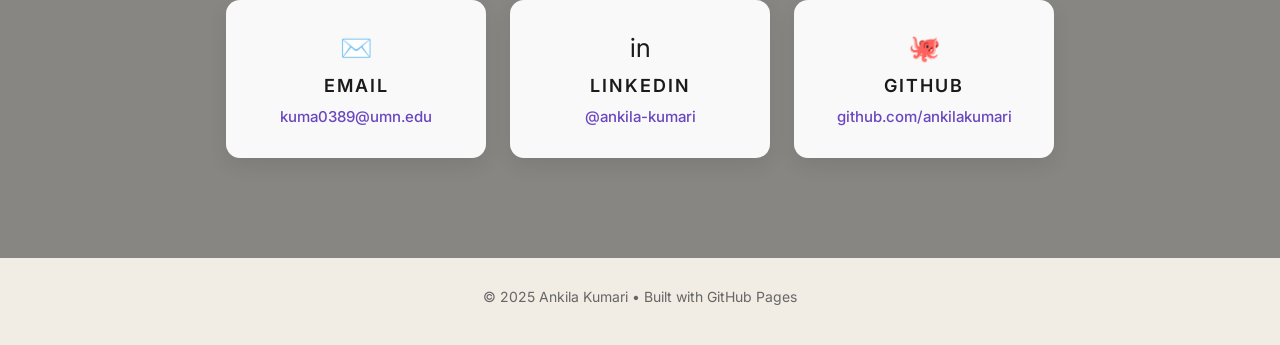
==== commit c7a4f958: "Add files via upload" ====
--- a/index.html
+++ b/index.html
@@ -412,7 +412,7 @@
     <div class="project-grid">
 
       <div class="project-card">
-        <a heref="https://github.com/AnkilaKumari/Project2D" target="_blank" style="text-decoration:none; color:inherit;">
+        <a href="https://github.com/AnkilaKumari/Project2D" target="_blank" style="text-decoration:none; color:inherit;">
         <img src="/Users/anbh/Desktop/My-Portfolio/src/emergency.png" alt="Emergency">
         <h4>Emergency Response Route Planning</h4>
         <p class="small">A routing tool to improve response time for emergency vehicles.</p>
@@ -420,15 +420,16 @@
       </div>
 
       <div class="project-card">
-        <a href="https://github.com/AnkilaKumari/GeoComputing-Project/blob/main/Kuma0389_GradProject.ipynb" target="_blank" style="text-decoration:none; color:inherit;">
+        <a href="https://github.com/AnkilaKumari/GeoComputing-Project/blob/main/Kuma0389_GradProject.ipynb"
+       target="_blank" style="text-decoration:none; color:inherit;">
         <img src="/Users/anbh/Desktop/My-Portfolio/src/Trafficanalysis.png" alt="NYC">
         <h4>NYC Accident Analysis</h4>
         <p class="small">Hotspot analysis to find high-risk areas for crashes.</p>
-        </a>
+       </a>
       </div>
 
       <div class="project-card">
-        <a href="https://code.earthengine.google.com/1d9b68fe1cdd7f88d518e8ac68728d02" target="_blank" style="text-decoration:none; color:inherit;"></a>
+        <a href="https://code.earthengine.google.com/1d9b68fe1cdd7f88d518e8ac68728d02" target="_blank" style="text-decoration:none; color:inherit;">
         <img src="/Users/anbh/Desktop/My-Portfolio/src/Precipitation analysis .png" alt="Precipitation">
         <h4>Precipitation Analysis in Brazil</h4>
         <p class="small">Analysing the precipitation in Brazil for agriculture.</p>
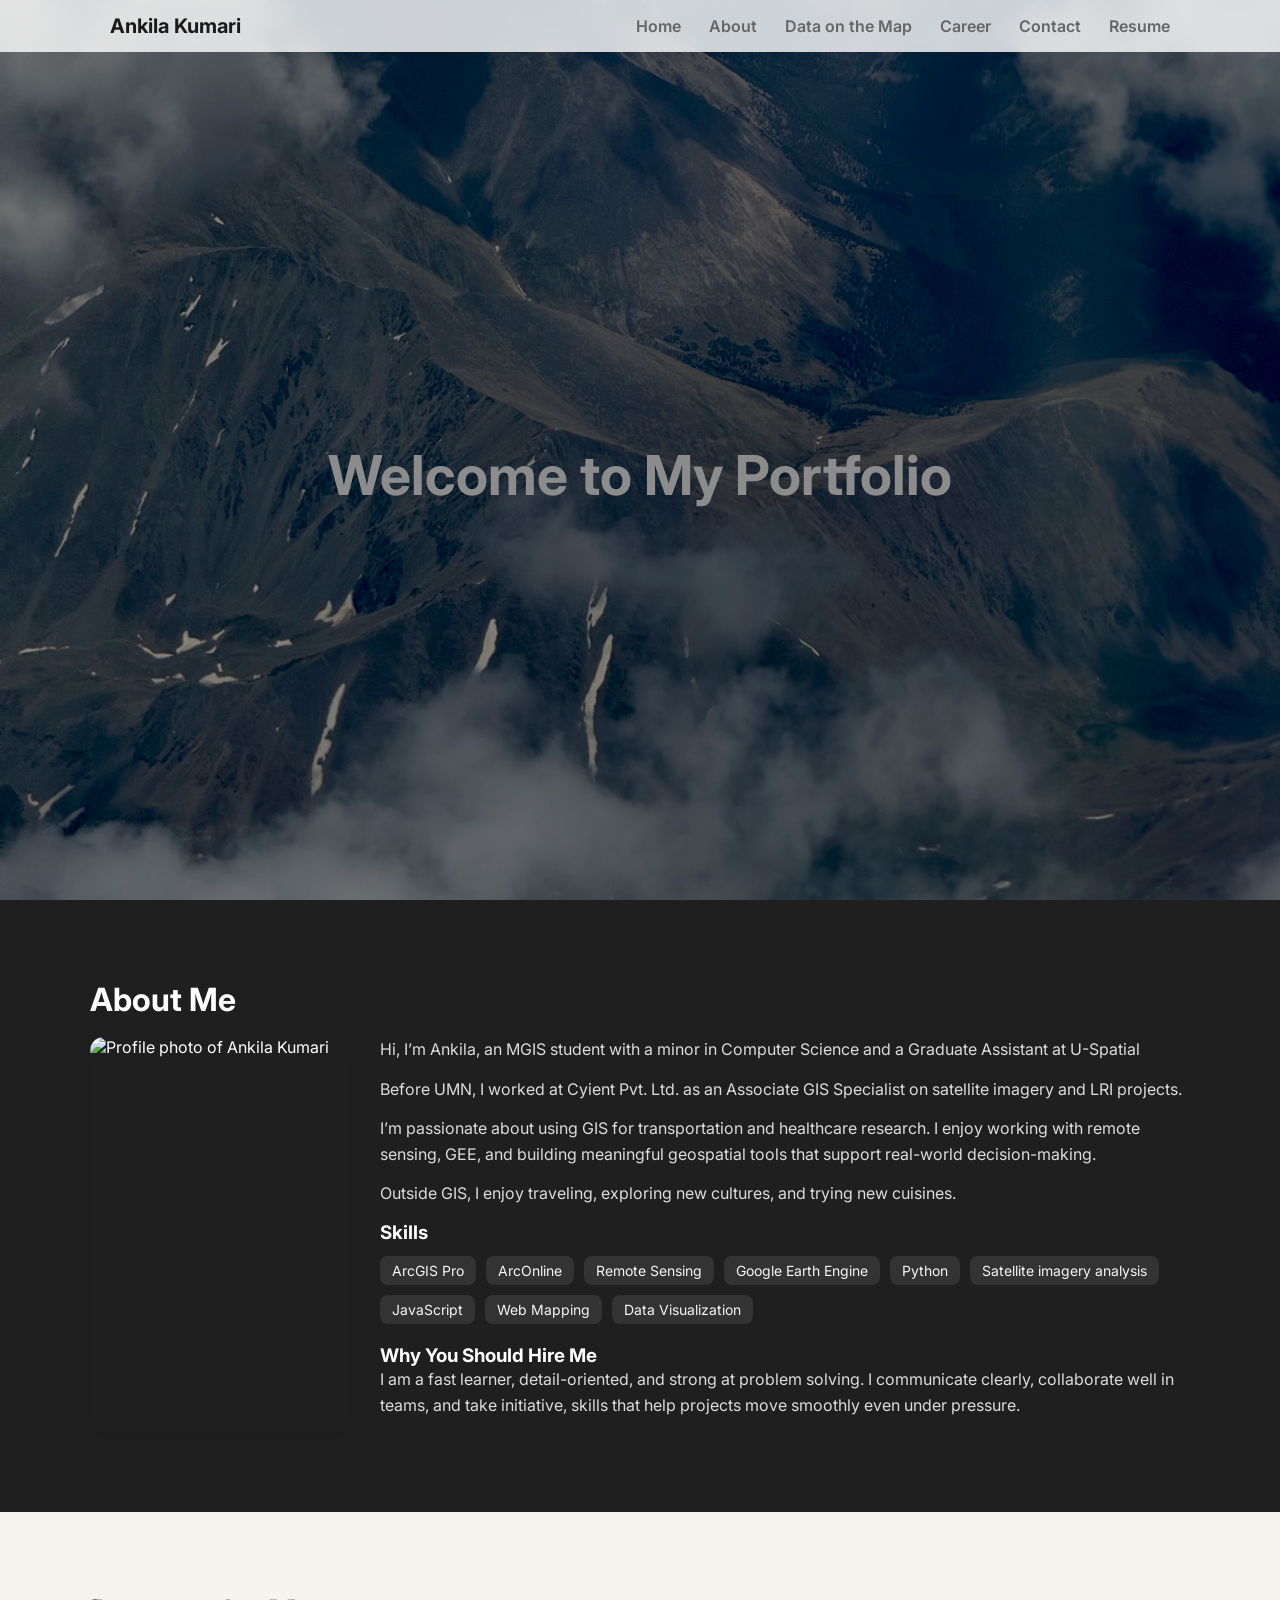
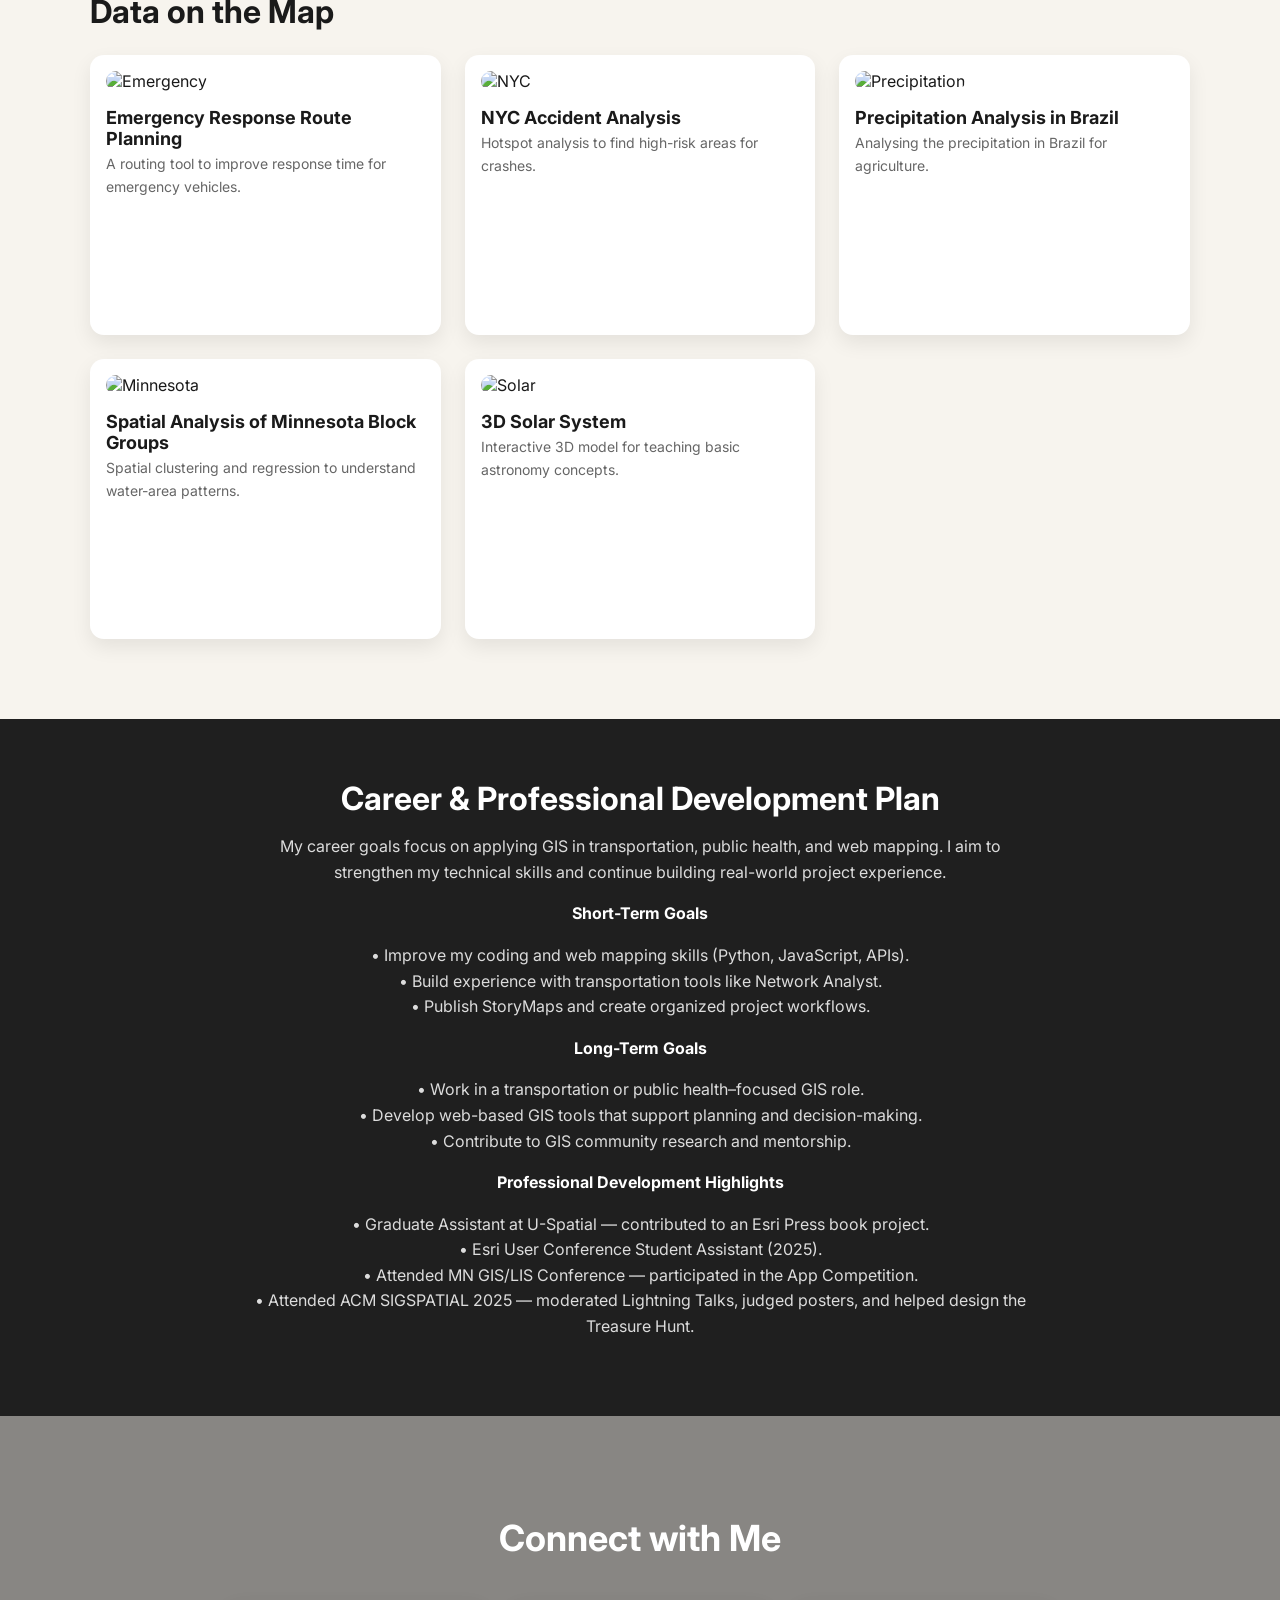
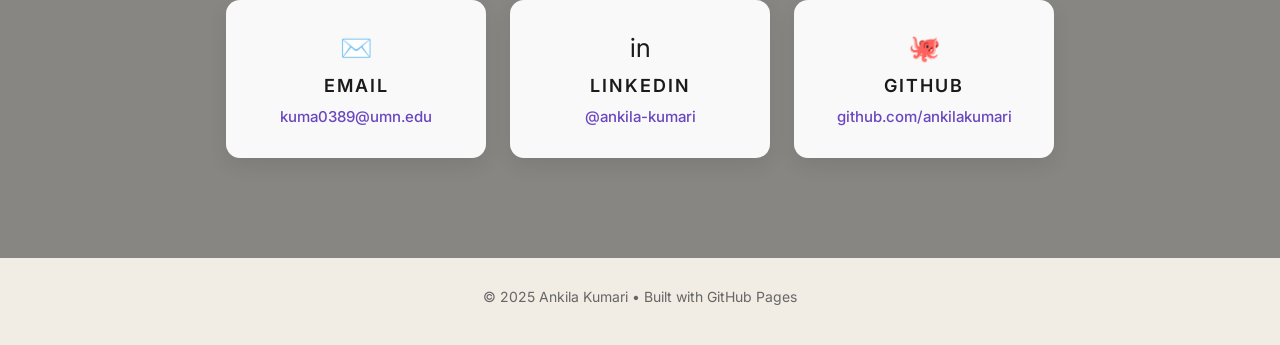
==== commit 2d177c53: "Update index.html" ====
--- a/index.html
+++ b/index.html
@@ -79,7 +79,7 @@
   #home {
     width: 100%;
     height: 100vh;
-    background: url("/Users/anbh/Desktop/My-Portfolio/src/IMG_5084.jpg")
+    background: url("/IMG_5084.jpg")
                 center center / cover no-repeat;
     position: relative;
   }
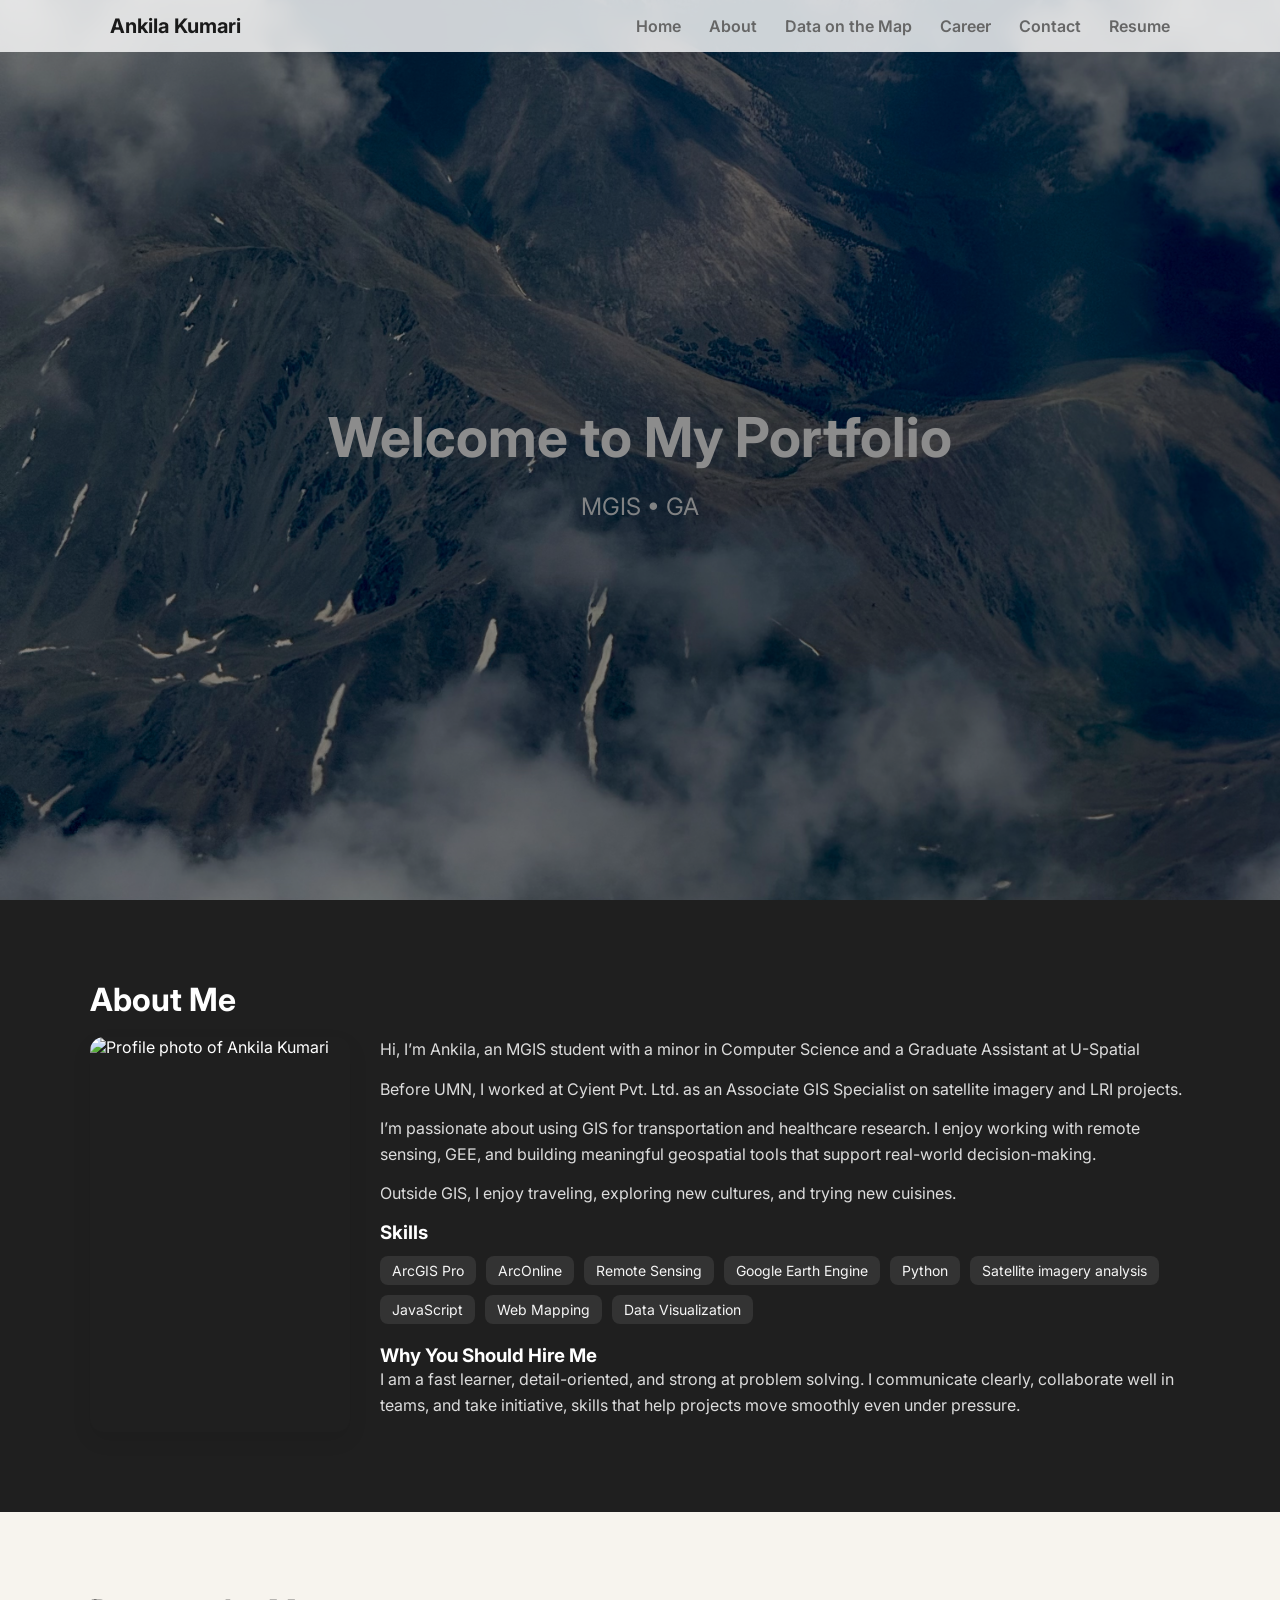
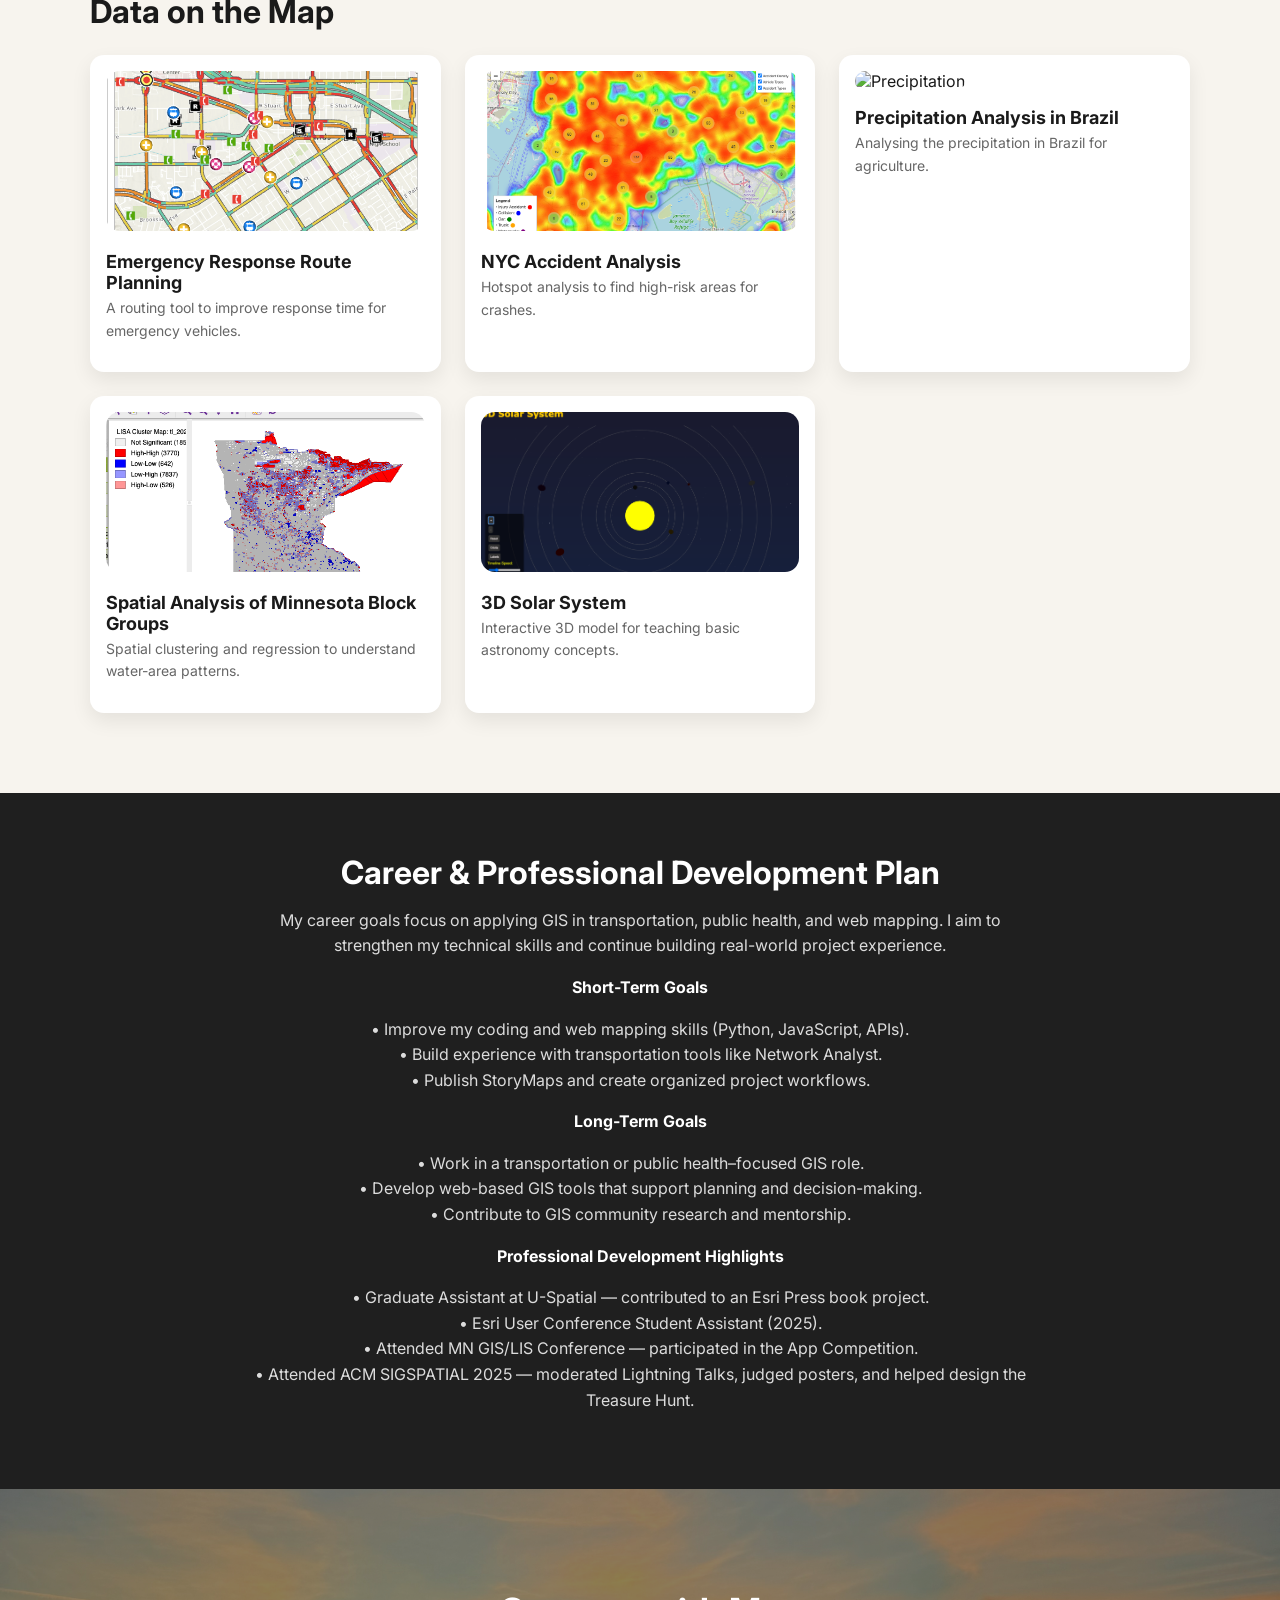
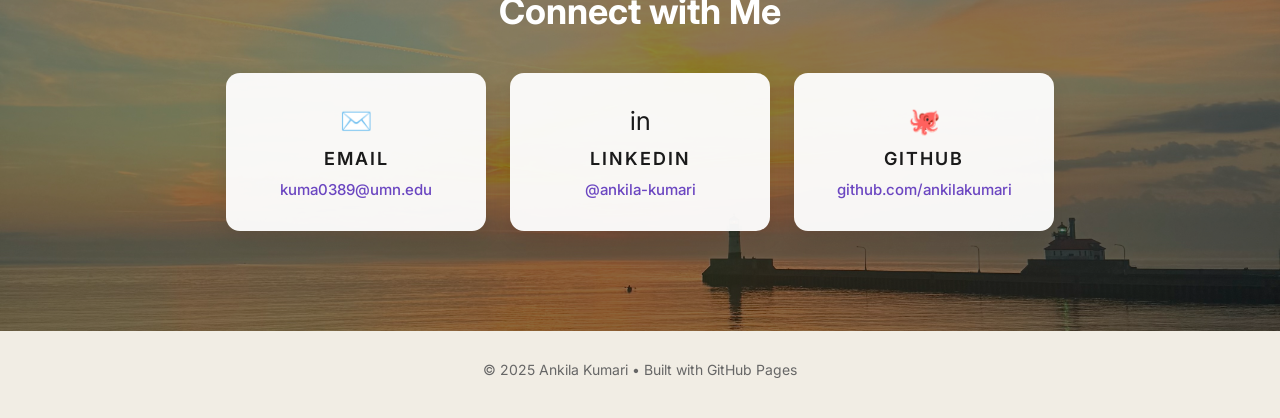
==== commit 98d62c58: "Update index.html" ====
--- a/index.html
+++ b/index.html
@@ -79,7 +79,7 @@
   #home {
     width: 100%;
     height: 100vh;
-    background: url("/IMG_5084.jpg")
+    background: url("IMG_5084.jpg")
                 center center / cover no-repeat;
     position: relative;
   }
@@ -264,7 +264,7 @@
   .contact-section {
     padding: 100px 20px;
     position: relative;
-    background: url("/Users/anbh/Desktop/My-Portfolio/src/IMG_0831.JPG")
+    background: url("IMG_0831.JPG")
                 center/cover no-repeat;
     color: #fff;
   }
@@ -355,7 +355,7 @@
         <li><a href="#work">Data on the Map</a></li>
         <li><a href="#career">Career</a></li>
         <li><a href="#contact">Contact</a></li>
-        <li><a href="/Users/anbh/Desktop/My-Portfolio/Ankila's Resume.pdf" target="_blank">Resume</a></li>
+        <li><a href="Ankila's Resume.pdf" target="_blank">Resume</a></li>
       </ul>
     </nav>
   </div>
@@ -377,7 +377,7 @@
     <h2 class="section-title" style="color:#ffffff;">About Me</h2>
 
     <div class="about-grid">
-      <img src="/Users/anbh/Desktop/My-Portfolio/src/COGS_250410_TN_157 2.jpg" class="about-photo" alt="Profile photo of Ankila Kumari">
+      <img src="COGS_250410_TN_157 2.jpg" class="about-photo" alt="Profile photo of Ankila Kumari">
 
       <div>
         <p>Hi, I’m Ankila, an MGIS student with a minor in Computer Science and a Graduate Assistant at U-Spatial </p>
@@ -413,7 +413,7 @@
 
       <div class="project-card">
         <a href="https://github.com/AnkilaKumari/Project2D" target="_blank" style="text-decoration:none; color:inherit;">
-        <img src="/Users/anbh/Desktop/My-Portfolio/src/emergency.png" alt="Emergency">
+        <img src="2D.png" alt="Emergency">
         <h4>Emergency Response Route Planning</h4>
         <p class="small">A routing tool to improve response time for emergency vehicles.</p>
         </a>
@@ -422,7 +422,7 @@
       <div class="project-card">
         <a href="https://github.com/AnkilaKumari/GeoComputing-Project/blob/main/Kuma0389_GradProject.ipynb"
        target="_blank" style="text-decoration:none; color:inherit;">
-        <img src="/Users/anbh/Desktop/My-Portfolio/src/Trafficanalysis.png" alt="NYC">
+        <img src="NYC.png" alt="NYC">
         <h4>NYC Accident Analysis</h4>
         <p class="small">Hotspot analysis to find high-risk areas for crashes.</p>
        </a>
@@ -430,7 +430,7 @@
 
       <div class="project-card">
         <a href="https://code.earthengine.google.com/1d9b68fe1cdd7f88d518e8ac68728d02" target="_blank" style="text-decoration:none; color:inherit;">
-        <img src="/Users/anbh/Desktop/My-Portfolio/src/Precipitation analysis .png" alt="Precipitation">
+        <img src="brrazil.png" alt="Precipitation">
         <h4>Precipitation Analysis in Brazil</h4>
         <p class="small">Analysing the precipitation in Brazil for agriculture.</p>
         </a>
@@ -438,7 +438,7 @@
 
       <div class="project-card">
         <a href="https://github.com/AnkilaKumari/Basic-Spatial-Analysis" target="_blank" style="text-decoration:none; color:inherit;">
-        <img src="/Users/anbh/Desktop/My-Portfolio/src/basic spatial.png" alt="Minnesota">
+        <img src="Basic Spatial.png" alt="Minnesota">
         <h4>Spatial Analysis of Minnesota Block Groups</h4>
         <p class="small">Spatial clustering and regression to understand water-area patterns.</p>
         </a>
@@ -447,7 +447,7 @@
 
       <div class="project-card">
         <a href="https://github.com/AnkilaKumari/Project3D" target="_blank" style="text-decoration:none; color:inherit;">
-        <img src="/Users/anbh/Desktop/My-Portfolio/src/3D solar.png" alt="Solar">
+        <img src="3D.png" alt="Solar">
         <h4>3D Solar System</h4>
         <p class="small">Interactive 3D model for teaching basic astronomy concepts.</p>
         </a>
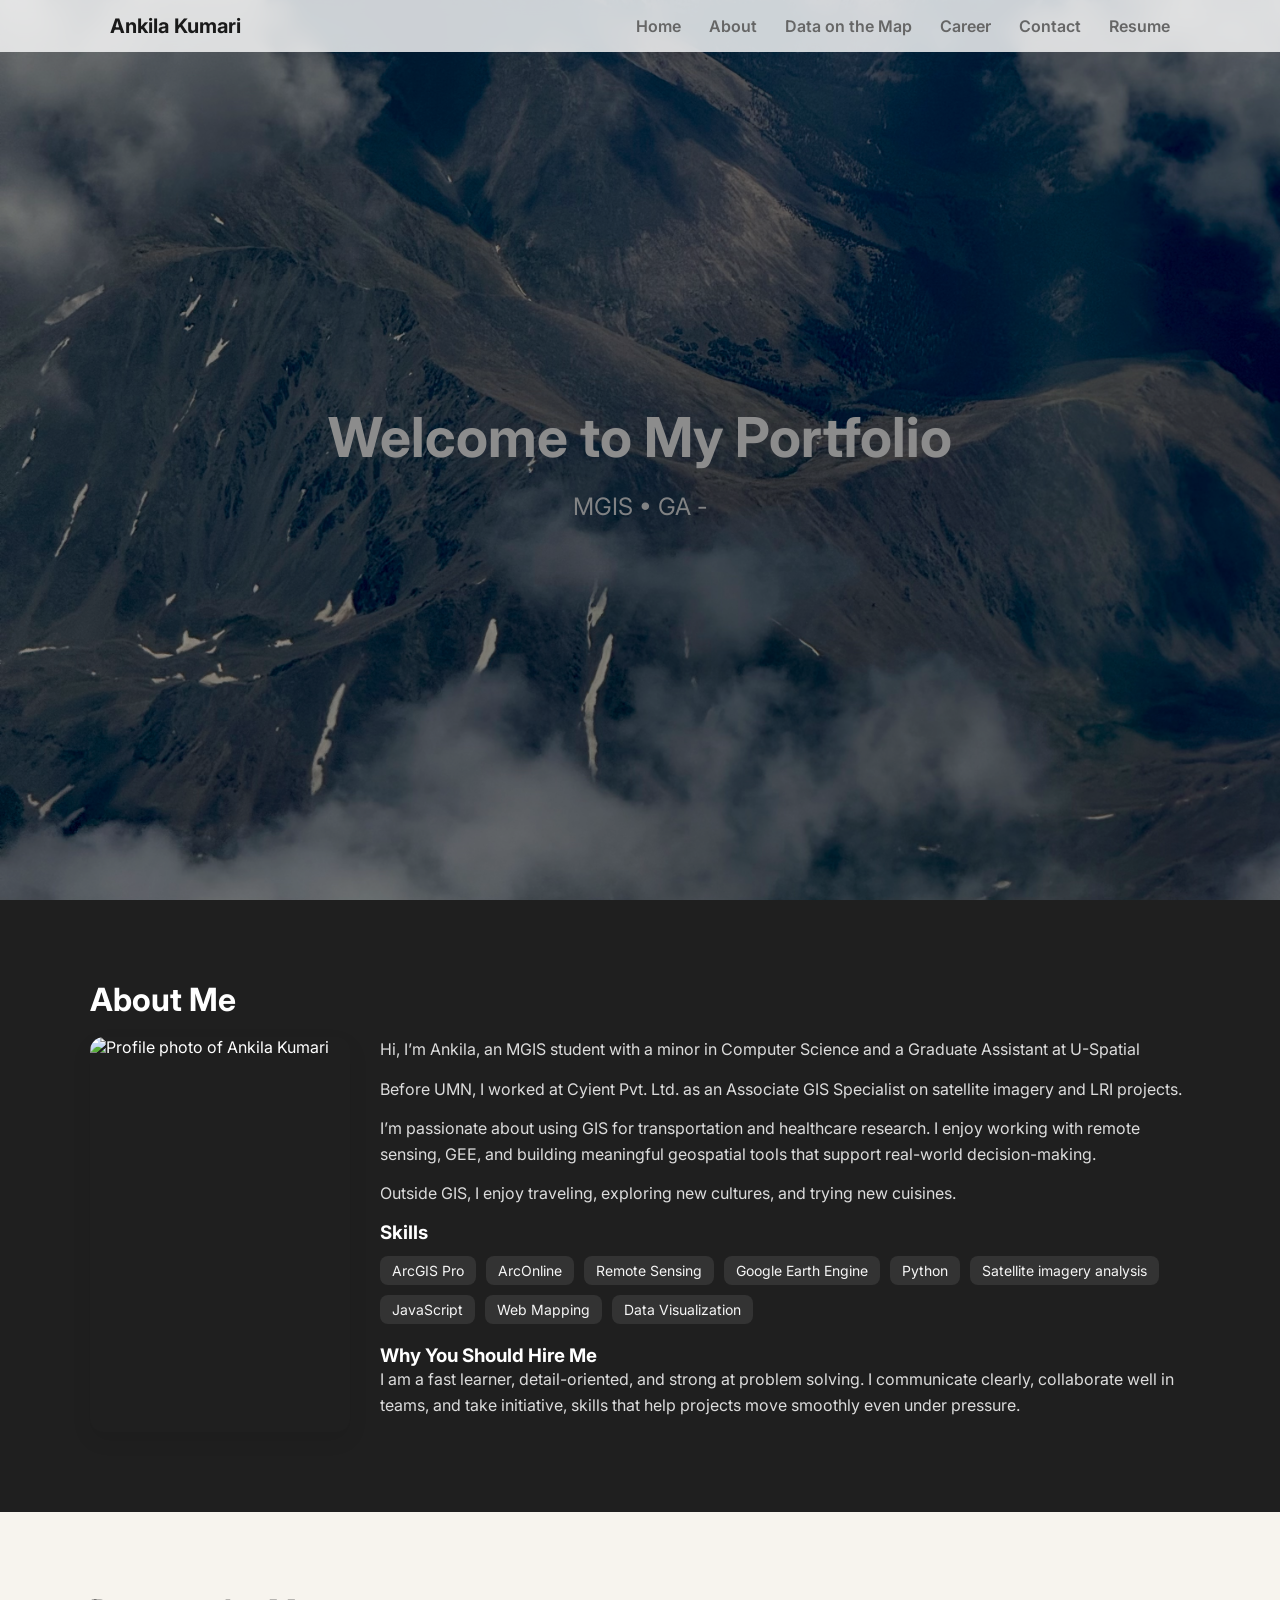
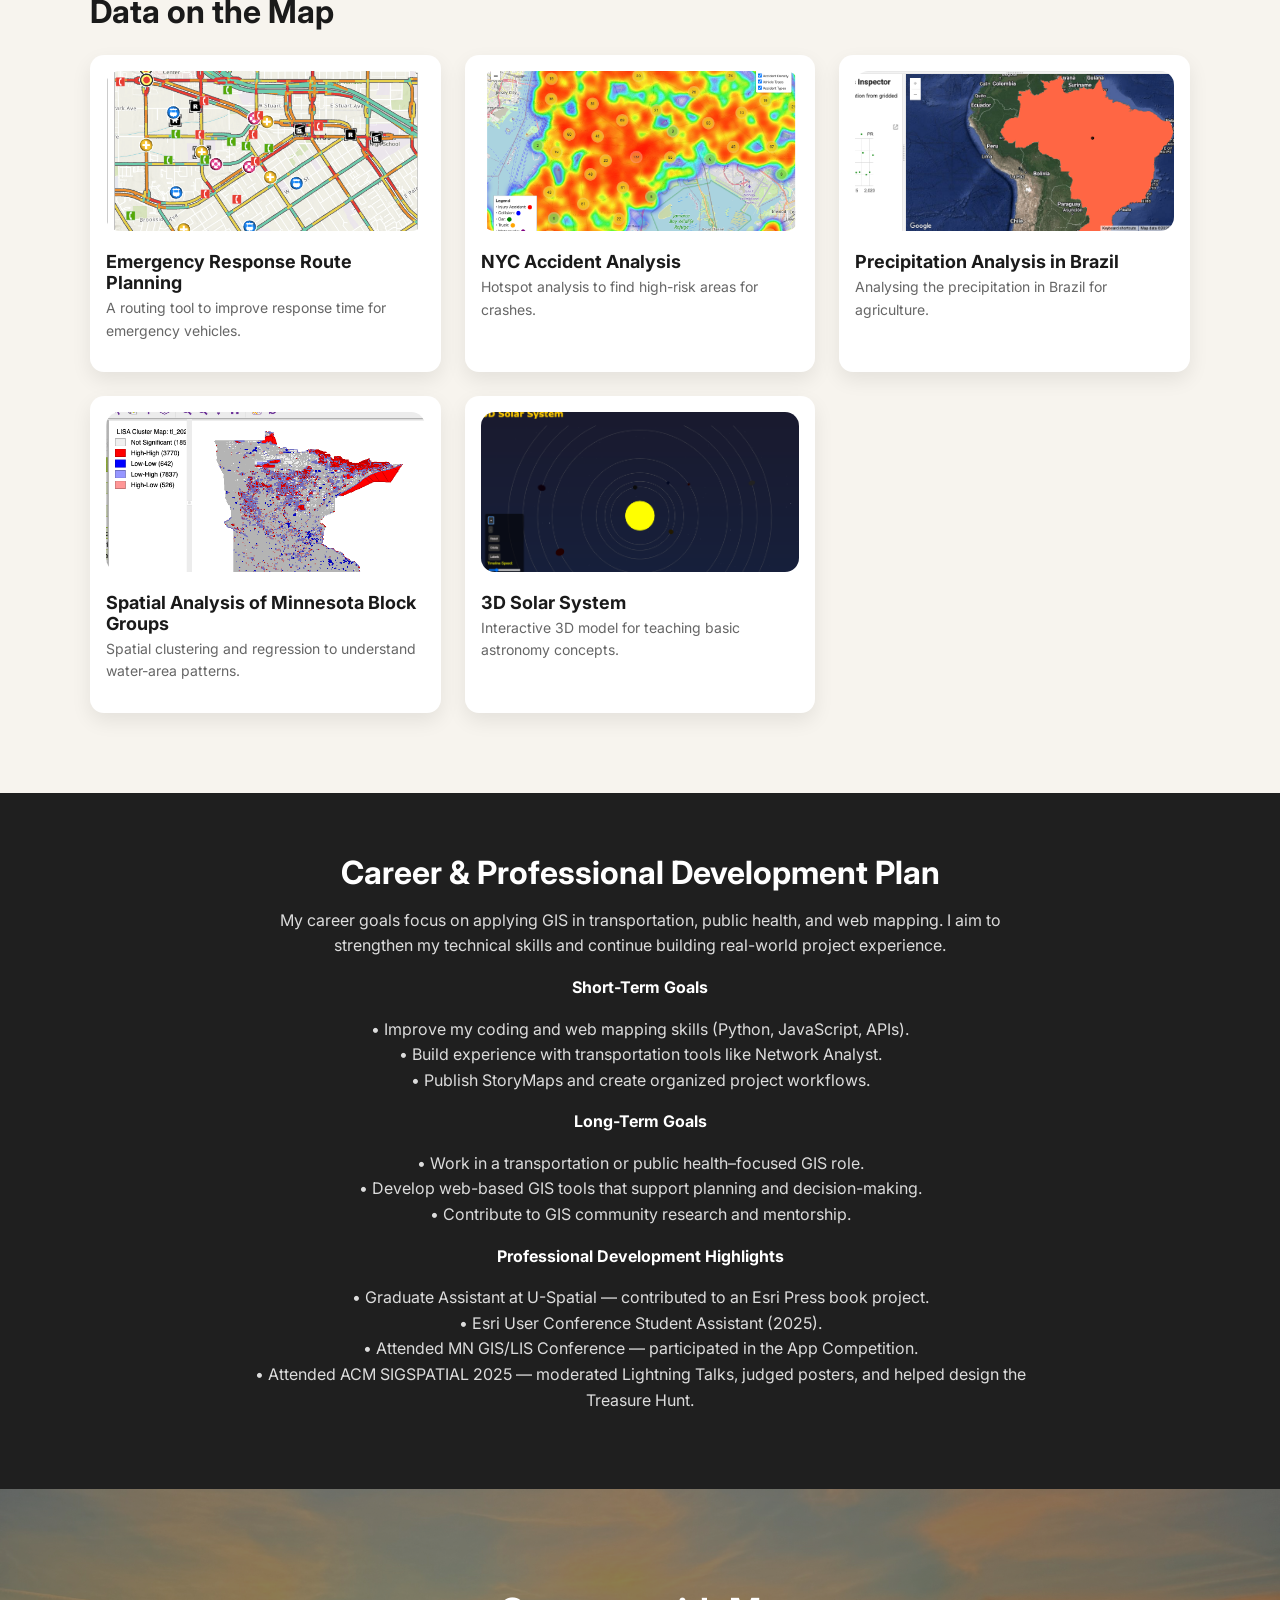
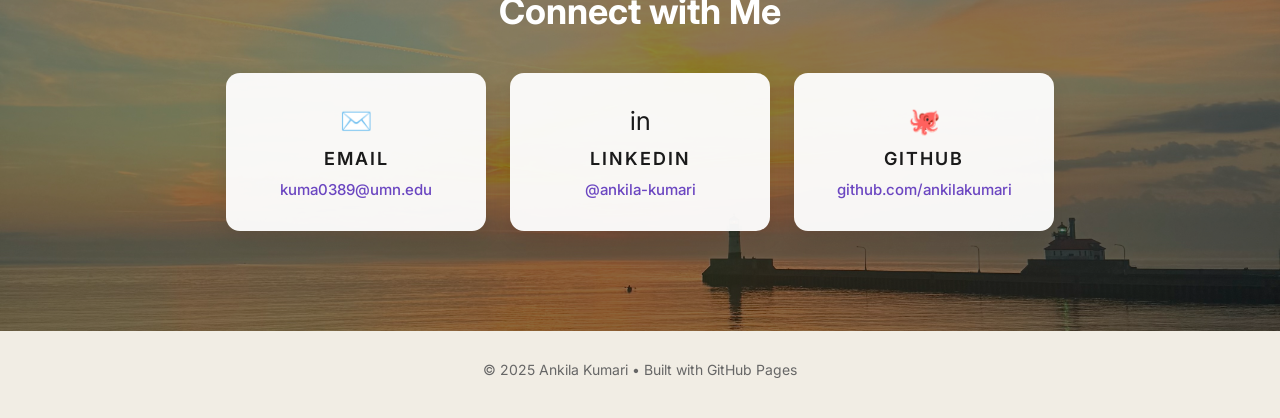
==== commit c97c9da3: "Update index.html" ====
--- a/index.html
+++ b/index.html
@@ -377,7 +377,7 @@
     <h2 class="section-title" style="color:#ffffff;">About Me</h2>
 
     <div class="about-grid">
-      <img src="COGS_250410_TN_157 2.jpg" class="about-photo" alt="Profile photo of Ankila Kumari">
+      <img src="COGS_250410_TN_157.jpg" class="about-photo" alt="Profile photo of Ankila Kumari">
 
       <div>
         <p>Hi, I’m Ankila, an MGIS student with a minor in Computer Science and a Graduate Assistant at U-Spatial </p>
@@ -430,7 +430,7 @@
 
       <div class="project-card">
         <a href="https://code.earthengine.google.com/1d9b68fe1cdd7f88d518e8ac68728d02" target="_blank" style="text-decoration:none; color:inherit;">
-        <img src="brrazil.png" alt="Precipitation">
+        <img src="brazil.png" alt="Precipitation">
         <h4>Precipitation Analysis in Brazil</h4>
         <p class="small">Analysing the precipitation in Brazil for agriculture.</p>
         </a>
